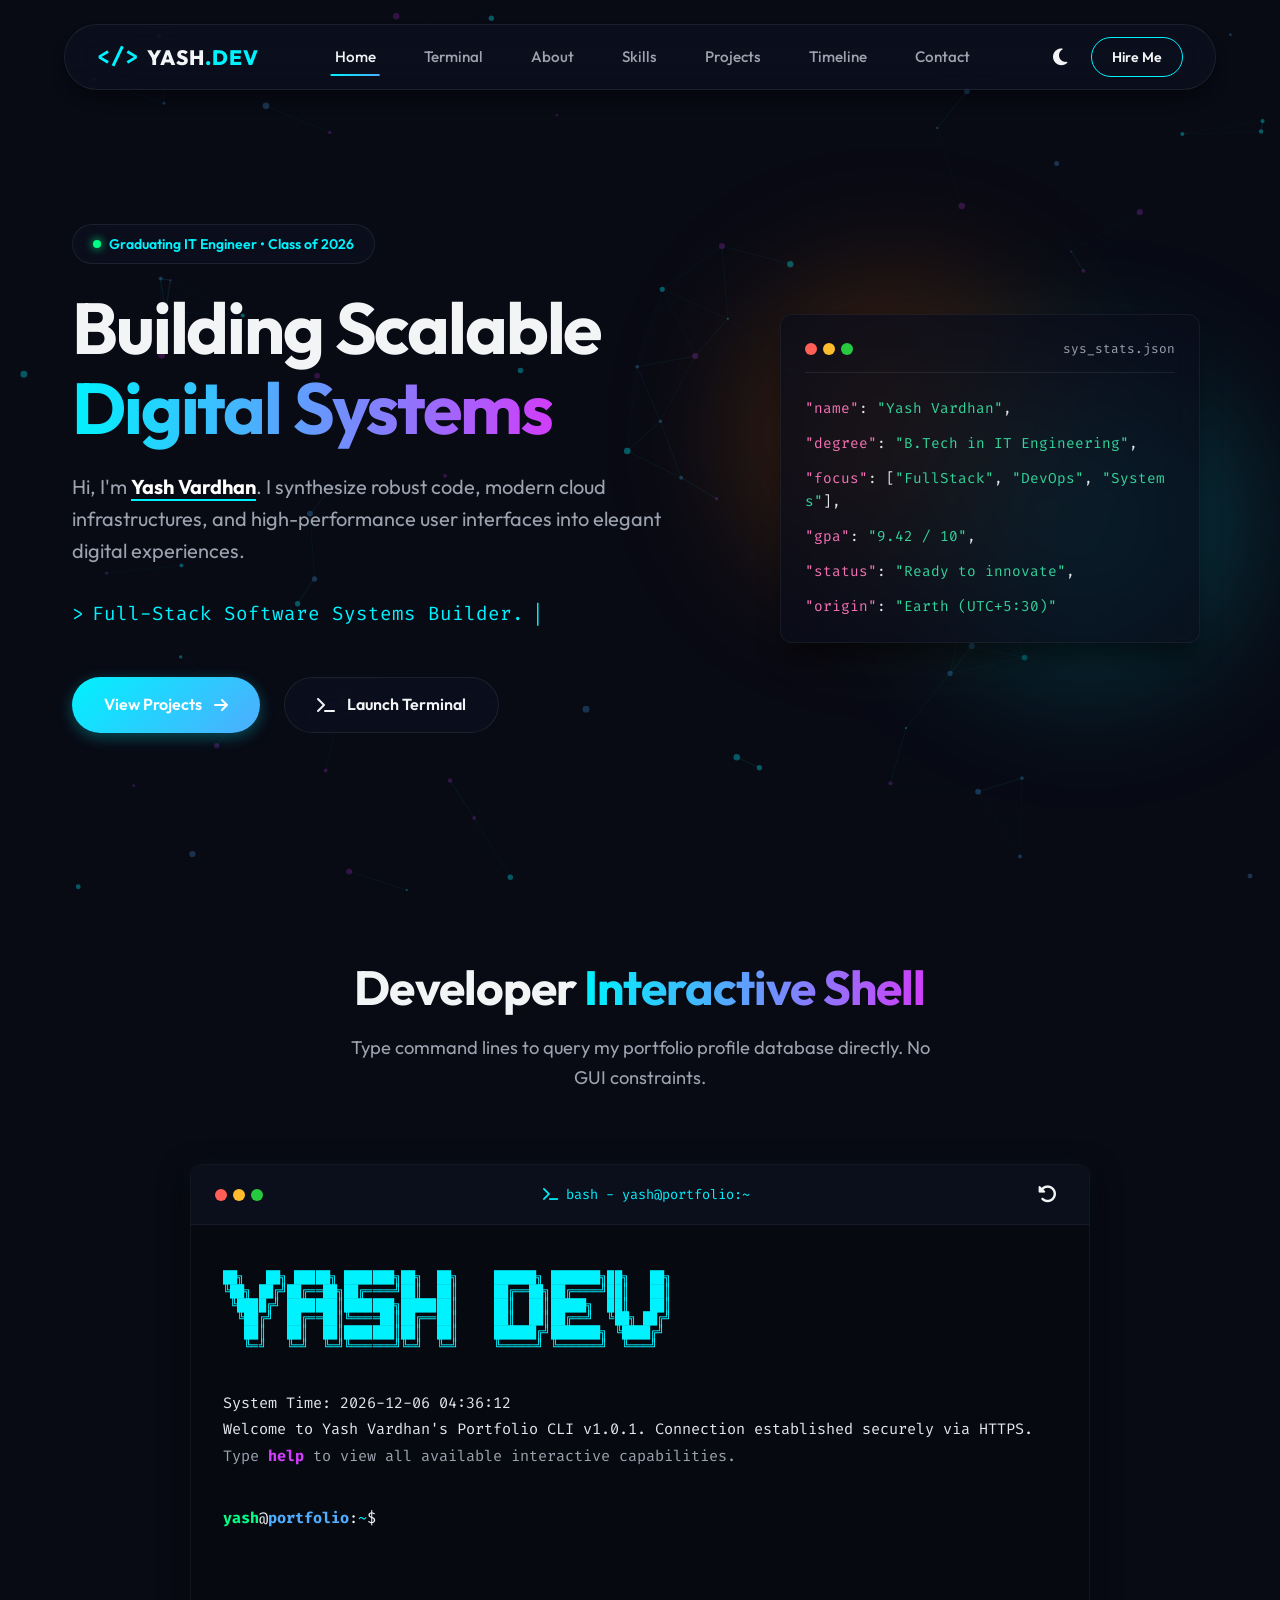
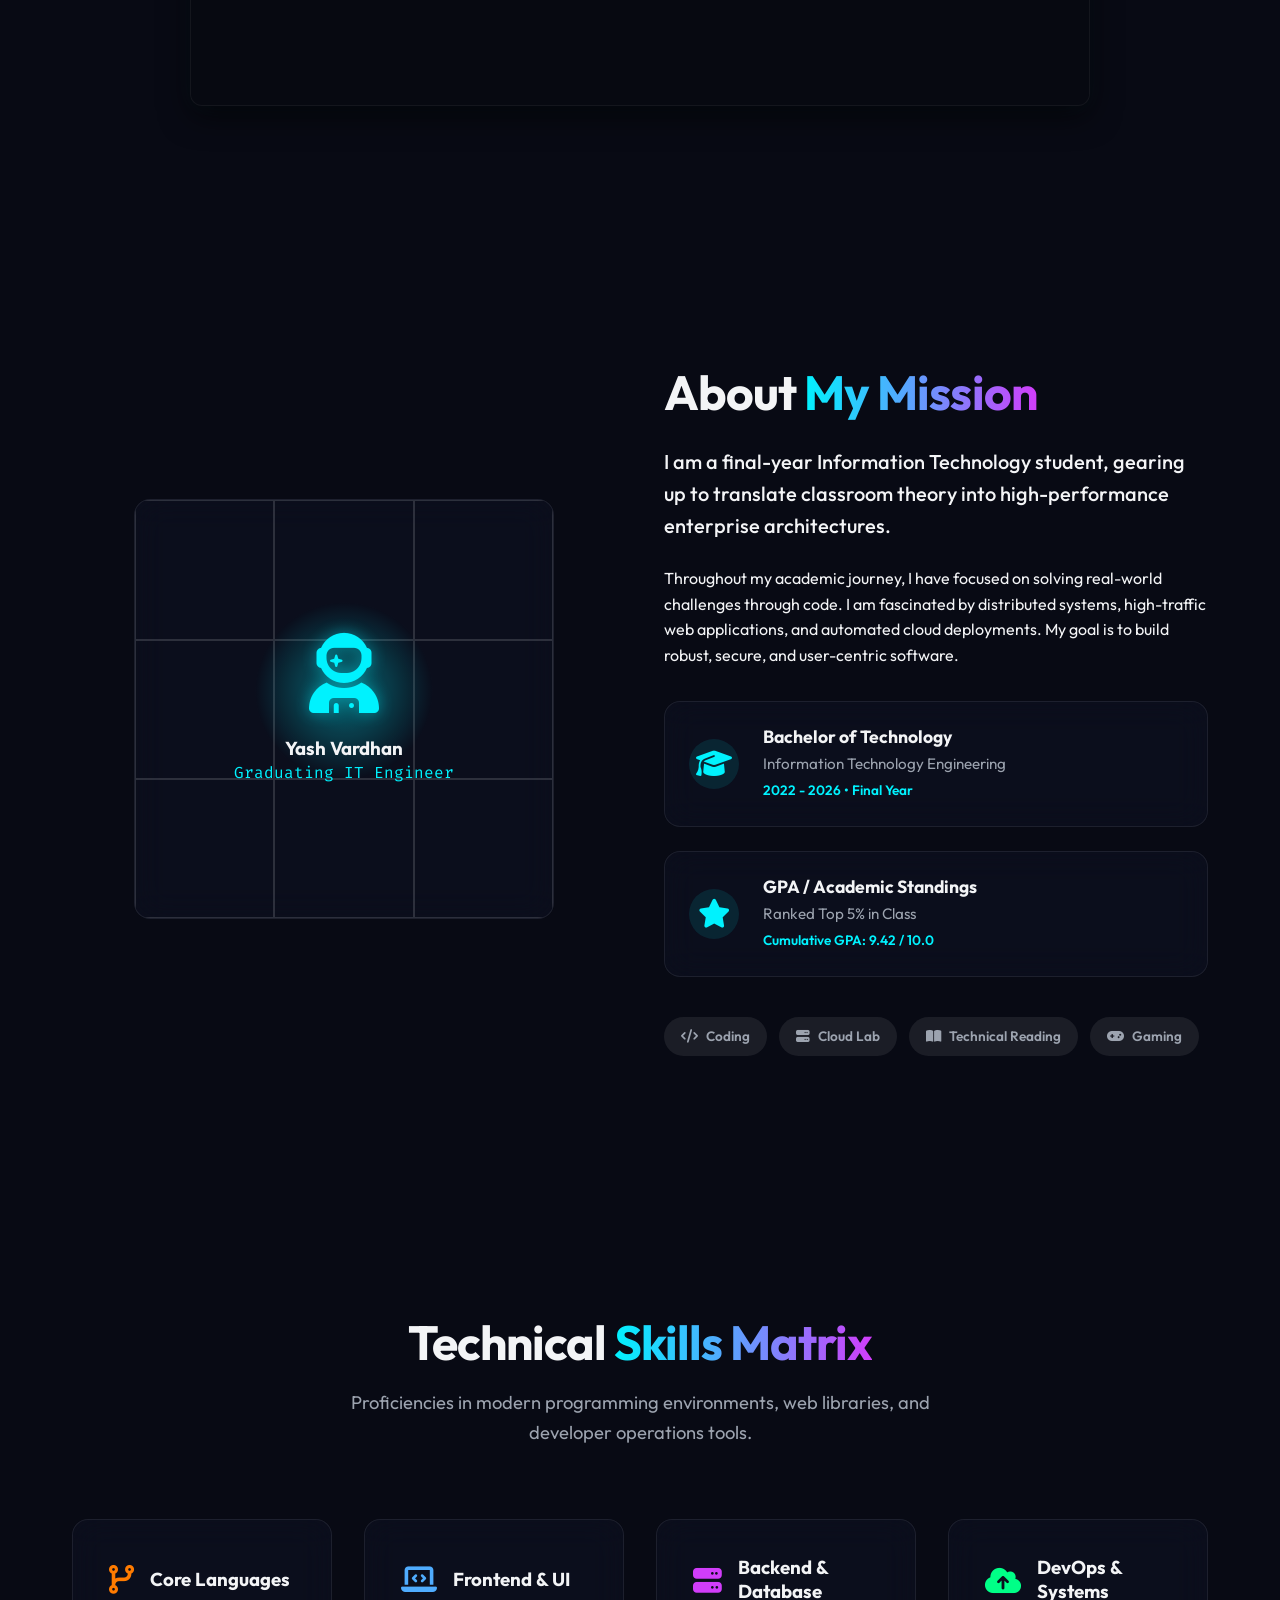
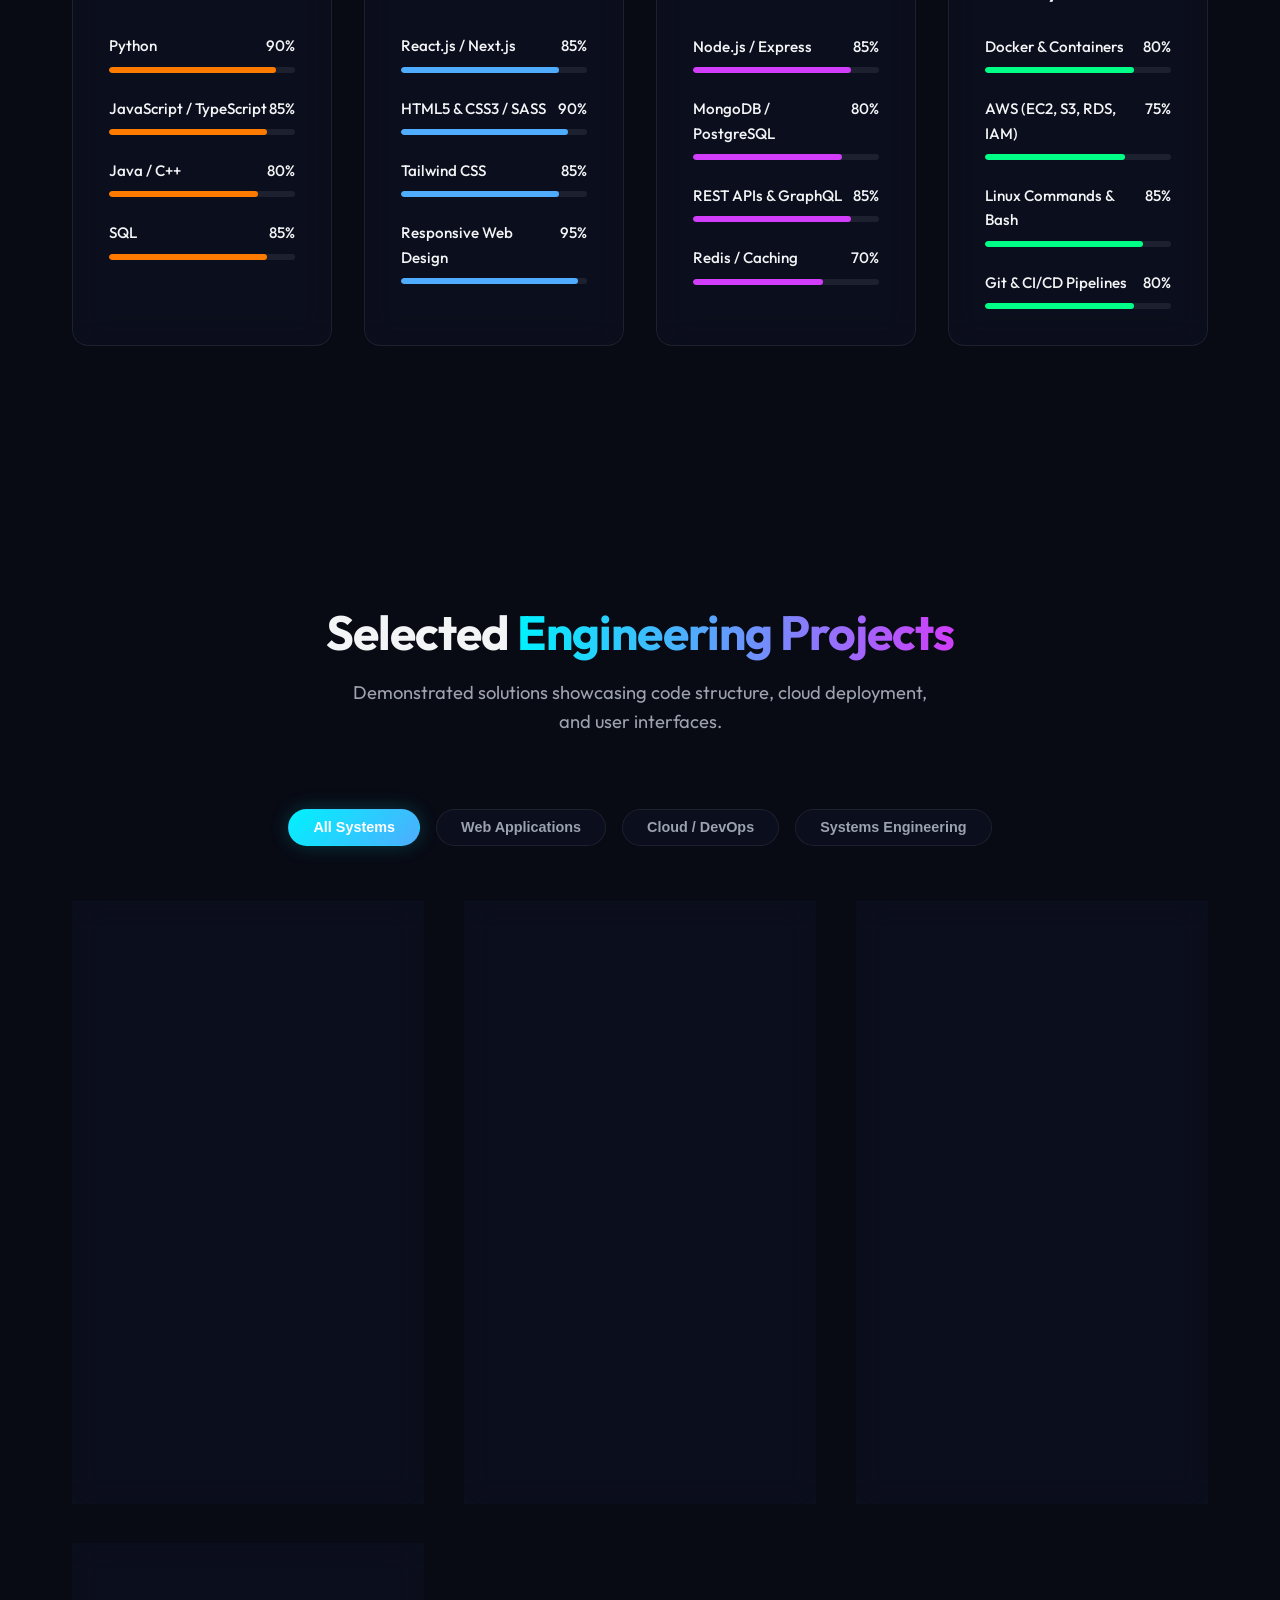
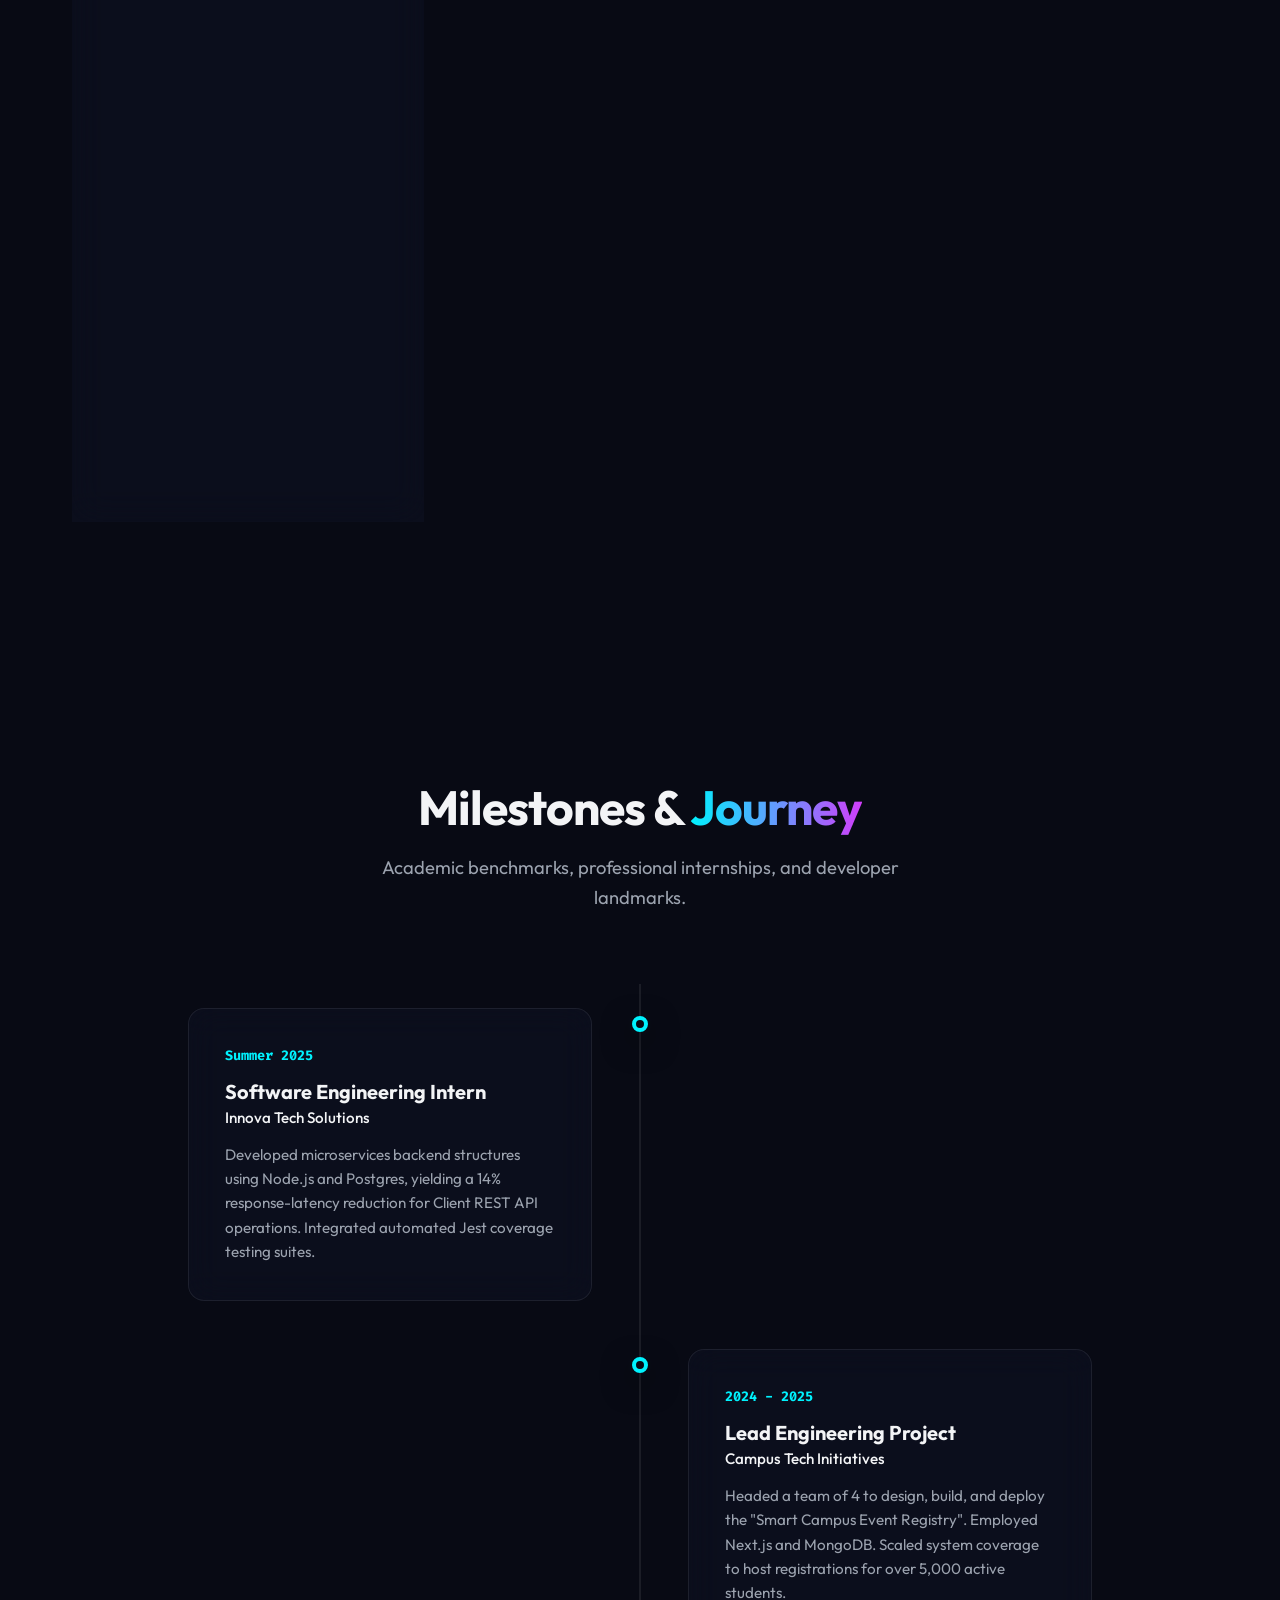
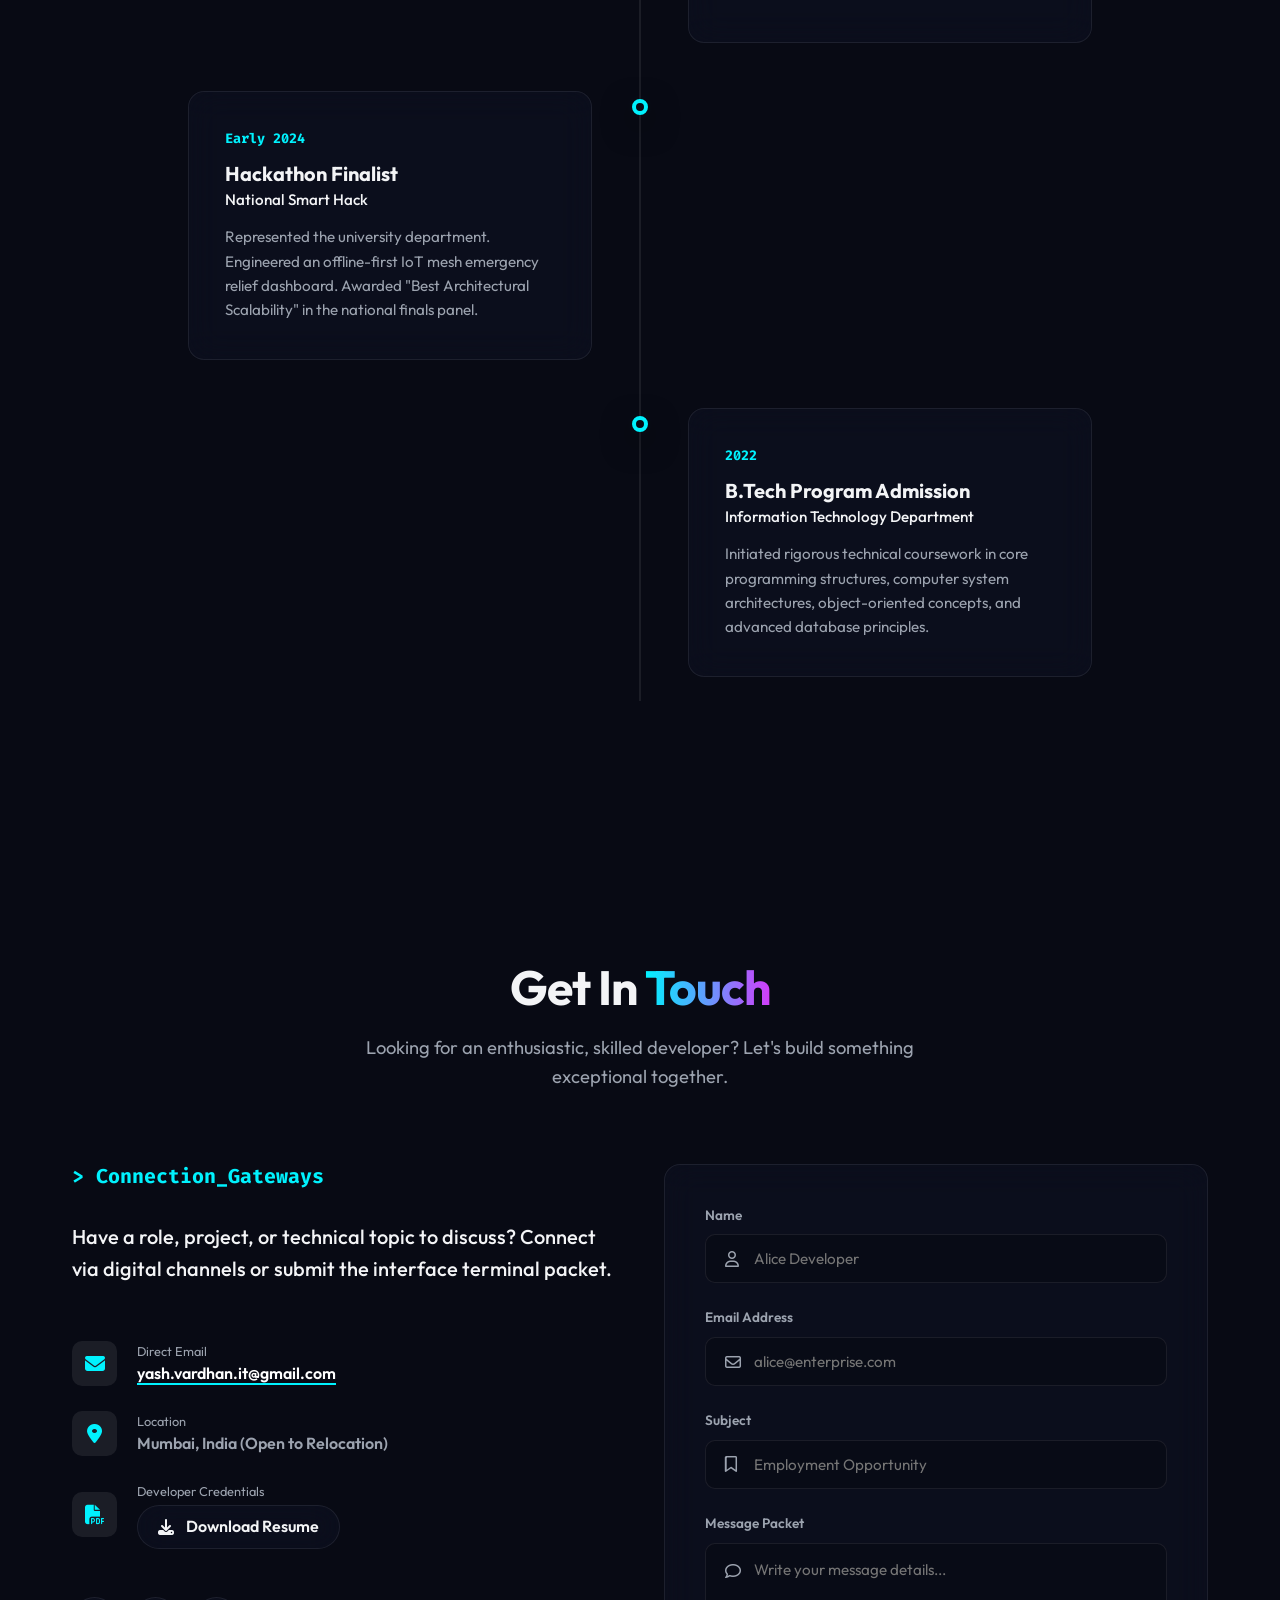
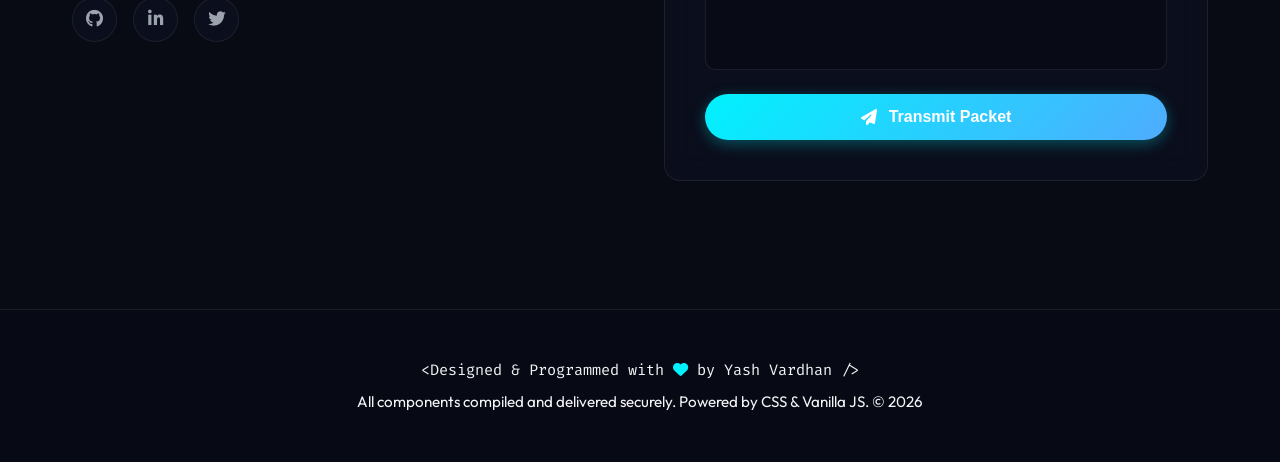
==== index.html @ 9f92d3a7 "Add files via upload" ====
<!DOCTYPE html>
<html lang="en">
<head>
    <meta charset="UTF-8">
    <meta name="viewport" content="width=device-width, initial-scale=1.0">
    <title>Yash Vardhan | Graduating IT Engineer & Full-Stack Developer Portfolio</title>
    
    <!-- SEO Meta Tags -->
    <meta name="description" content="Portfolio of Yash Vardhan, a highly passionate Graduating IT Engineering student specializing in Full-Stack Development, Cloud Computing, and System Architecture. Explore interactive projects, skills matrix, and a live developer terminal.">
    <meta name="keywords" content="IT Engineering Graduate, Portfolio, Full-Stack Developer, Yash Vardhan, Computer Science, Software Engineer, Cloud Computing, Interactive Portfolio, Web Developer">
    <meta name="author" content="Yash Vardhan">
    
    <!-- OpenGraph Meta Tags for sharing -->
    <meta property="og:title" content="Yash Vardhan | Graduating IT Engineer Portfolio">
    <meta property="og:description" content="Explore my portfolio featuring a dynamic developer terminal, interactive skills matrix, and cloud/web engineering projects.">
    <meta property="og:type" content="website">
    <meta property="og:url" content="https://yashvardhan.dev">
    
    <!-- Google Fonts -->
    <link rel="preconnect" href="https://fonts.googleapis.com">
    <link rel="preconnect" href="https://fonts.gstatic.com" crossorigin>
    <link href="https://fonts.googleapis.com/css2?family=Fira+Code:wght@400;500;700&family=Outfit:wght@300;400;500;600;700;800&display=swap" rel="stylesheet">
    
    <!-- FontAwesome for Icons -->
    <link rel="stylesheet" href="https://cdnjs.cloudflare.com/ajax/libs/font-awesome/6.4.0/css/all.min.css">
    
    <!-- Stylesheet -->
    <link rel="stylesheet" href="style.css">
</head>
<body class="dark-theme">
    <!-- Particle Background Canvas -->
    <canvas id="particle-canvas"></canvas>

    <!-- Header Navigation -->
    <header class="main-header glass-panel">
        <div class="header-container">
            <a href="#" class="logo-brand">
                <span class="logo-icon">&lt;/&gt;</span>
                <span class="logo-text">YASH<span class="accent-text">.DEV</span></span>
            </a>
            
            <nav class="nav-menu">
                <ul>
                    <li><a href="#hero" class="nav-link active">Home</a></li>
                    <li><a href="#terminal" class="nav-link">Terminal</a></li>
                    <li><a href="#about" class="nav-link">About</a></li>
                    <li><a href="#skills" class="nav-link">Skills</a></li>
                    <li><a href="#projects" class="nav-link">Projects</a></li>
                    <li><a href="#timeline" class="nav-link">Timeline</a></li>
                    <li><a href="#contact" class="nav-link">Contact</a></li>
                </ul>
            </nav>

            <div class="header-actions">
                <button id="theme-toggle" class="icon-button" aria-label="Toggle visual theme">
                    <i class="fa-solid fa-sun light-icon"></i>
                    <i class="fa-solid fa-moon dark-icon"></i>
                </button>
                <a href="#contact" class="btn btn-sm btn-outline">Hire Me</a>
                <button class="mobile-nav-toggle" aria-label="Toggle menu">
                    <span class="bar"></span>
                    <span class="bar"></span>
                    <span class="bar"></span>
                </button>
            </div>
        </div>
    </header>

    <main>
        <!-- Hero Section -->
        <section id="hero" class="hero-section">
            <div class="grid-container">
                <div class="hero-content">
                    <div class="badge glass-panel animate-float">
                        <span class="dot pulse"></span> Graduating IT Engineer &bull; Class of 2026
                    </div>
                    <h1 class="hero-title">
                        Building Scalable <br>
                        <span class="gradient-text">Digital Systems</span>
                    </h1>
                    <p class="hero-subtitle">
                        Hi, I'm <strong class="highlight">Yash Vardhan</strong>. I synthesize robust code, modern cloud infrastructures, and high-performance user interfaces into elegant digital experiences.
                    </p>
                    <div class="hero-type-writer font-mono">
                        <span class="prompt-symbol">&gt;</span> <span id="typewriter-text"></span><span class="cursor">|</span>
                    </div>
                    <div class="hero-cta-group">
                        <a href="#projects" class="btn btn-primary">
                            <span>View Projects</span>
                            <i class="fa-solid fa-arrow-right"></i>
                        </a>
                        <a href="#terminal" class="btn btn-secondary glass-panel">
                            <i class="fa-solid fa-terminal"></i>
                            <span>Launch Terminal</span>
                        </a>
                    </div>
                </div>
                <div class="hero-graphic">
                    <div class="glowing-orb orange"></div>
                    <div class="glowing-orb blue"></div>
                    <div class="interactive-cube-container">
                        <!-- Custom futuristic 3D code window mockup -->
                        <div class="code-window glass-panel shadow-lg">
                            <div class="window-header">
                                <div class="header-dots">
                                    <span class="dot close"></span>
                                    <span class="dot minimize"></span>
                                    <span class="dot maximize"></span>
                                </div>
                                <span class="window-title font-mono">sys_stats.json</span>
                            </div>
                            <div class="window-body font-mono">
                                <span class="code-line num-1"><span class="c-key">"name"</span>: <span class="c-val">"Yash Vardhan"</span>,</span>
                                <span class="code-line num-2"><span class="c-key">"degree"</span>: <span class="c-val">"B.Tech in IT Engineering"</span>,</span>
                                <span class="code-line num-3"><span class="c-key">"focus"</span>: [<span class="c-val">"FullStack"</span>, <span class="c-val">"DevOps"</span>, <span class="c-val">"Systems"</span>],</span>
                                <span class="code-line num-4"><span class="c-key">"gpa"</span>: <span class="c-val">"9.42 / 10"</span>,</span>
                                <span class="code-line num-5"><span class="c-key">"status"</span>: <span class="c-val">"Ready to innovate"</span>,</span>
                                <span class="code-line num-6"><span class="c-key">"origin"</span>: <span class="c-val">"Earth (UTC+5:30)"</span></span>
                            </div>
                        </div>
                    </div>
                </div>
            </div>
        </section>

        <!-- Interactive Terminal Section -->
        <section id="terminal" class="section-padding terminal-section">
            <div class="container">
                <div class="section-header text-center">
                    <h2 class="section-title">Developer <span class="gradient-text">Interactive Shell</span></h2>
                    <p class="section-subtitle">Type command lines to query my portfolio profile database directly. No GUI constraints.</p>
                </div>

                <div class="terminal-wrapper glass-panel shadow-2xl animate-glow">
                    <div class="terminal-header">
                        <div class="header-dots">
                            <span class="dot close"></span>
                            <span class="dot minimize"></span>
                            <span class="dot maximize"></span>
                        </div>
                        <div class="terminal-tab font-mono active">
                            <i class="fa-solid fa-terminal"></i> bash - yash@portfolio:~
                        </div>
                        <div class="terminal-actions">
                            <button id="terminal-reset" title="Reset Terminal" class="icon-button"><i class="fa-solid fa-rotate-left"></i></button>
                        </div>
                    </div>
                    <div class="terminal-body font-mono" id="terminal-output-container">
                        <div class="terminal-welcome">
                            <p class="welcome-banner">
██╗   ██╗ █████╗ ███████╗██╗  ██╗     ██████╗ ███████╗██╗   ██╗
╚██╗ ██╔╝██╔══██╗██╔════╝██║  ██║     ██╔══██╗██╔════╝██║   ██║
 ╚████╔╝ ███████║███████╗███████║     ██║  ██║█████╗  ██║   ██║
  ╚██╔╝  ██╔══██║╚════██║██╔══██║     ██║  ██║██╔══╝  ╚██╗ ██╔╝
   ██║   ██║  ██║███████║██║  ██║     ██████╔╝███████╗ ╚████╔╝ 
   ╚═╝   ╚═╝  ╚═╝╚══════╝╚═╝  ╚═╝     ╚═════╝ ╚══════╝  ╚═══╝  
                            </p>
                            <p class="system-time">System Time: <span id="terminal-time">2026-05-28 15:36:06</span></p>
                            <p class="welcome-message">Welcome to Yash Vardhan's Portfolio CLI v1.0.1. Connection established securely via HTTPS.</p>
                            <p class="hint-message">Type <span class="cmd-highlight">help</span> to view all available interactive capabilities.</p>
                            <br>
                        </div>
                        
                        <div id="terminal-history"></div>
                        
                        <div class="terminal-input-line">
                            <span class="prompt"><span class="user">yash</span><span class="at">@</span><span class="host">portfolio</span><span class="colon">:</span><span class="path">~</span><span class="char">$</span></span>
                            <input type="text" id="terminal-input" autocomplete="off" autofocus spellcheck="false" aria-label="Terminal input line">
                        </div>
                    </div>
                </div>
            </div>
        </section>

        <!-- About Me Section -->
        <section id="about" class="section-padding about-section">
            <div class="container">
                <div class="grid-container col-2">
                    <div class="about-visual">
                        <div class="image-wrapper glass-panel">
                            <!-- High-tech abstract grid representing coding -->
                            <div class="tech-grid-illustration">
                                <div class="grid-cell animate-pulse"></div>
                                <div class="grid-cell"></div>
                                <div class="grid-cell animate-pulse"></div>
                                <div class="grid-cell"></div>
                                <div class="grid-cell"></div>
                                <div class="grid-cell animate-pulse"></div>
                                <div class="grid-cell"></div>
                                <div class="grid-cell"></div>
                                <div class="grid-cell animate-pulse"></div>
                            </div>
                            <!-- A placeholder profile visual styling -->
                            <div class="avatar-card text-center">
                                <div class="avatar-glow"></div>
                                <i class="fa-solid fa-user-astronaut avatar-icon"></i>
                                <h3>Yash Vardhan</h3>
                                <p class="accent-text font-mono">Graduating IT Engineer</p>
                            </div>
                        </div>
                    </div>
                    
                    <div class="about-details">
                        <h2 class="section-title">About <span class="gradient-text">My Mission</span></h2>
                        <p class="lead-text">
                            I am a final-year Information Technology student, gearing up to translate classroom theory into high-performance enterprise architectures.
                        </p>
                        <p>
                            Throughout my academic journey, I have focused on solving real-world challenges through code. I am fascinated by distributed systems, high-traffic web applications, and automated cloud deployments. My goal is to build robust, secure, and user-centric software.
                        </p>

                        <!-- Academic Credentials Grid -->
                        <div class="education-grid">
                            <div class="edu-card glass-panel">
                                <div class="edu-icon"><i class="fa-solid fa-graduation-cap"></i></div>
                                <div class="edu-info">
                                    <h4>Bachelor of Technology</h4>
                                    <p class="institution">Information Technology Engineering</p>
                                    <p class="timeline">2022 - 2026 &bull; Final Year</p>
                                </div>
                            </div>
                            <div class="edu-card glass-panel">
                                <div class="edu-icon"><i class="fa-solid fa-star"></i></div>
                                <div class="edu-info">
                                    <h4>GPA / Academic Standings</h4>
                                    <p class="institution">Ranked Top 5% in Class</p>
                                    <p class="score">Cumulative GPA: 9.42 / 10.0</p>
                                </div>
                            </div>
                        </div>

                        <div class="hobbies-tags">
                            <span class="hobby-tag"><i class="fa-solid fa-code"></i> Coding</span>
                            <span class="hobby-tag"><i class="fa-solid fa-server"></i> Cloud Lab</span>
                            <span class="hobby-tag"><i class="fa-solid fa-book-open"></i> Technical Reading</span>
                            <span class="hobby-tag"><i class="fa-solid fa-gamepad"></i> Gaming</span>
                        </div>
                    </div>
                </div>
            </div>
        </section>

        <!-- Skills Matrix Section -->
        <section id="skills" class="section-padding skills-section">
            <div class="container">
                <div class="section-header text-center">
                    <h2 class="section-title">Technical <span class="gradient-text">Skills Matrix</span></h2>
                    <p class="section-subtitle">Proficiencies in modern programming environments, web libraries, and developer operations tools.</p>
                </div>

                <div class="skills-grid-wrapper">
                    <!-- Category 1: Languages -->
                    <div class="skills-card glass-panel card-glow-orange">
                        <div class="card-header">
                            <div class="card-icon"><i class="fa-solid fa-code-branch text-orange"></i></div>
                            <h3>Core Languages</h3>
                        </div>
                        <div class="skills-list">
                            <div class="skill-item">
                                <div class="skill-info">
                                    <span>Python</span>
                                    <span>90%</span>
                                </div>
                                <div class="progress-bar"><div class="progress bg-orange" style="width: 90%"></div></div>
                            </div>
                            <div class="skill-item">
                                <div class="skill-info">
                                    <span>JavaScript / TypeScript</span>
                                    <span>85%</span>
                                </div>
                                <div class="progress-bar"><div class="progress bg-orange" style="width: 85%"></div></div>
                            </div>
                            <div class="skill-item">
                                <div class="skill-info">
                                    <span>Java / C++</span>
                                    <span>80%</span>
                                </div>
                                <div class="progress-bar"><div class="progress bg-orange" style="width: 80%"></div></div>
                            </div>
                            <div class="skill-item">
                                <div class="skill-info">
                                    <span>SQL</span>
                                    <span>85%</span>
                                </div>
                                <div class="progress-bar"><div class="progress bg-orange" style="width: 85%"></div></div>
                            </div>
                        </div>
                    </div>

                    <!-- Category 2: Frontend -->
                    <div class="skills-card glass-panel card-glow-blue">
                        <div class="card-header">
                            <div class="card-icon"><i class="fa-solid fa-laptop-code text-blue"></i></div>
                            <h3>Frontend & UI</h3>
                        </div>
                        <div class="skills-list">
                            <div class="skill-item">
                                <div class="skill-info">
                                    <span>React.js / Next.js</span>
                                    <span>85%</span>
                                </div>
                                <div class="progress-bar"><div class="progress bg-blue" style="width: 85%"></div></div>
                            </div>
                            <div class="skill-item">
                                <div class="skill-info">
                                    <span>HTML5 & CSS3 / SASS</span>
                                    <span>90%</span>
                                </div>
                                <div class="progress-bar"><div class="progress bg-blue" style="width: 90%"></div></div>
                            </div>
                            <div class="skill-item">
                                <div class="skill-info">
                                    <span>Tailwind CSS</span>
                                    <span>85%</span>
                                </div>
                                <div class="progress-bar"><div class="progress bg-blue" style="width: 85%"></div></div>
                            </div>
                            <div class="skill-item">
                                <div class="skill-info">
                                    <span>Responsive Web Design</span>
                                    <span>95%</span>
                                </div>
                                <div class="progress-bar"><div class="progress bg-blue" style="width: 95%"></div></div>
                            </div>
                        </div>
                    </div>

                    <!-- Category 3: Backend & Data -->
                    <div class="skills-card glass-panel card-glow-purple">
                        <div class="card-header">
                            <div class="card-icon"><i class="fa-solid fa-server text-purple"></i></div>
                            <h3>Backend & Database</h3>
                        </div>
                        <div class="skills-list">
                            <div class="skill-item">
                                <div class="skill-info">
                                    <span>Node.js / Express</span>
                                    <span>85%</span>
                                </div>
                                <div class="progress-bar"><div class="progress bg-purple" style="width: 85%"></div></div>
                            </div>
                            <div class="skill-item">
                                <div class="skill-info">
                                    <span>MongoDB / PostgreSQL</span>
                                    <span>80%</span>
                                </div>
                                <div class="progress-bar"><div class="progress bg-purple" style="width: 80%"></div></div>
                            </div>
                            <div class="skill-item">
                                <div class="skill-info">
                                    <span>REST APIs & GraphQL</span>
                                    <span>85%</span>
                                </div>
                                <div class="progress-bar"><div class="progress bg-purple" style="width: 85%"></div></div>
                            </div>
                            <div class="skill-item">
                                <div class="skill-info">
                                    <span>Redis / Caching</span>
                                    <span>70%</span>
                                </div>
                                <div class="progress-bar"><div class="progress bg-purple" style="width: 70%"></div></div>
                            </div>
                        </div>
                    </div>

                    <!-- Category 4: Cloud & Tools -->
                    <div class="skills-card glass-panel card-glow-green">
                        <div class="card-header">
                            <div class="card-icon"><i class="fa-solid fa-cloud-arrow-up text-green"></i></div>
                            <h3>DevOps & Systems</h3>
                        </div>
                        <div class="skills-list">
                            <div class="skill-item">
                                <div class="skill-info">
                                    <span>Docker & Containers</span>
                                    <span>80%</span>
                                </div>
                                <div class="progress-bar"><div class="progress bg-green" style="width: 80%"></div></div>
                            </div>
                            <div class="skill-item">
                                <div class="skill-info">
                                    <span>AWS (EC2, S3, RDS, IAM)</span>
                                    <span>75%</span>
                                </div>
                                <div class="progress-bar"><div class="progress bg-green" style="width: 75%"></div></div>
                            </div>
                            <div class="skill-item">
                                <div class="skill-info">
                                    <span>Linux Commands & Bash</span>
                                    <span>85%</span>
                                </div>
                                <div class="progress-bar"><div class="progress bg-green" style="width: 85%"></div></div>
                            </div>
                            <div class="skill-item">
                                <div class="skill-info">
                                    <span>Git & CI/CD Pipelines</span>
                                    <span>80%</span>
                                </div>
                                <div class="progress-bar"><div class="progress bg-green" style="width: 80%"></div></div>
                            </div>
                        </div>
                    </div>
                </div>
            </div>
        </section>

        <!-- Projects Section -->
        <section id="projects" class="section-padding projects-section">
            <div class="container">
                <div class="section-header text-center">
                    <h2 class="section-title">Selected <span class="gradient-text">Engineering Projects</span></h2>
                    <p class="section-subtitle">Demonstrated solutions showcasing code structure, cloud deployment, and user interfaces.</p>
                </div>

                <!-- Filters -->
                <div class="project-filters text-center">
                    <button class="filter-btn active" data-filter="all">All Systems</button>
                    <button class="filter-btn" data-filter="web">Web Applications</button>
                    <button class="filter-btn" data-filter="cloud">Cloud / DevOps</button>
                    <button class="filter-btn" data-filter="systems">Systems Engineering</button>
                </div>

                <!-- Projects Grid -->
                <div class="projects-grid">
                    <!-- Project 1 -->
                    <div class="project-card glass-panel filter-item cloud" data-category="cloud">
                        <div class="card-img-placeholder">
                            <div class="placeholder-graphic bg-cloud">
                                <i class="fa-solid fa-cloud-arrow-up graphic-icon"></i>
                                <span class="glow-effect"></span>
                            </div>
                        </div>
                        <div class="project-content">
                            <div class="project-tags">
                                <span class="tag">AWS</span>
                                <span class="tag">Docker</span>
                                <span class="tag">Terraform</span>
                            </div>
                            <h3>Cloud-Native Devops Pipeline</h3>
                            <p>An automated multi-container CI/CD infrastructure leveraging Docker, Github Actions, Terraform, and Amazon Web Services ECS to handle automatic load-balanced code deployments.</p>
                            <div class="project-links">
                                <a href="https://github.com" target="_blank" rel="noopener" class="link-btn"><i class="fa-brands fa-github"></i> Source</a>
                                <a href="#" class="link-btn"><i class="fa-solid fa-square-poll-vertical"></i> Architecture</a>
                            </div>
                        </div>
                    </div>

                    <!-- Project 2 -->
                    <div class="project-card glass-panel filter-item systems" data-category="systems">
                        <div class="card-img-placeholder">
                            <div class="placeholder-graphic bg-systems">
                                <i class="fa-solid fa-microchip graphic-icon"></i>
                                <span class="glow-effect"></span>
                            </div>
                        </div>
                        <div class="project-content">
                            <div class="project-tags">
                                <span class="tag">Python</span>
                                <span class="tag">Elastic</span>
                                <span class="tag">FastAPI</span>
                            </div>
                            <h3>Intelligent Log Stream Analyzer</h3>
                            <p>High-throughput log analysis engine using automated regular expression structures and TF-IDF models to parse, catalog, and detect security vulnerabilities or runtime errors in real-time server output stream pipelines.</p>
                            <div class="project-links">
                                <a href="https://github.com" target="_blank" rel="noopener" class="link-btn"><i class="fa-brands fa-github"></i> Source</a>
                                <a href="#" class="link-btn"><i class="fa-solid fa-circle-play"></i> Terminal Demo</a>
                            </div>
                        </div>
                    </div>

                    <!-- Project 3 -->
                    <div class="project-card glass-panel filter-item web" data-category="web">
                        <div class="card-img-placeholder">
                            <div class="placeholder-graphic bg-web">
                                <i class="fa-solid fa-code graphic-icon"></i>
                                <span class="glow-effect"></span>
                            </div>
                        </div>
                        <div class="project-content">
                            <div class="project-tags">
                                <span class="tag">React.js</span>
                                <span class="tag">Socket.io</span>
                                <span class="tag">Node.js</span>
                            </div>
                            <h3>Co-Code: Collaborative Editor</h3>
                            <p>A Web-based real-time synchronized code workspace. Offers interactive syntax highlighting, a customizable compiler execution simulator, and WebSocket synchronization allowing developers to code in lockstep.</p>
                            <div class="project-links">
                                <a href="https://github.com" target="_blank" rel="noopener" class="link-btn"><i class="fa-brands fa-github"></i> Source</a>
                                <a href="#" class="link-btn"><i class="fa-solid fa-up-right-from-square"></i> Live App</a>
                            </div>
                        </div>
                    </div>

                    <!-- Project 4 -->
                    <div class="project-card glass-panel filter-item systems" data-category="systems">
                        <div class="card-img-placeholder">
                            <div class="placeholder-graphic bg-db">
                                <i class="fa-solid fa-database graphic-icon"></i>
                                <span class="glow-effect"></span>
                            </div>
                        </div>
                        <div class="project-content">
                            <div class="project-tags">
                                <span class="tag">C++</span>
                                <span class="tag">Raft Protocol</span>
                                <span class="tag">gRPC</span>
                            </div>
                            <h3>Distributed Key-Value Engine</h3>
                            <p>A highly resilient storage repository implemented in modern C++. Leverages custom Raft consensus mechanism loops to synchronize database transactions over distributed VM instances.</p>
                            <div class="project-links">
                                <a href="https://github.com" target="_blank" rel="noopener" class="link-btn"><i class="fa-brands fa-github"></i> Source</a>
                                <a href="#" class="link-btn"><i class="fa-solid fa-gears"></i> Engine Info</a>
                            </div>
                        </div>
                    </div>
                </div>
            </div>
        </section>

        <!-- Experience & Achievements Timeline -->
        <section id="timeline" class="section-padding timeline-section">
            <div class="container">
                <div class="section-header text-center">
                    <h2 class="section-title">Milestones &amp; <span class="gradient-text">Journey</span></h2>
                    <p class="section-subtitle">Academic benchmarks, professional internships, and developer landmarks.</p>
                </div>

                <div class="timeline-container">
                    <!-- Milestone 1 -->
                    <div class="timeline-item left">
                        <div class="timeline-dot animate-glow"></div>
                        <div class="timeline-content glass-panel">
                            <span class="timeline-date font-mono">Summer 2025</span>
                            <h3>Software Engineering Intern</h3>
                            <h4 class="company">Innova Tech Solutions</h4>
                            <p>Developed microservices backend structures using Node.js and Postgres, yielding a 14% response-latency reduction for Client REST API operations. Integrated automated Jest coverage testing suites.</p>
                        </div>
                    </div>

                    <!-- Milestone 2 -->
                    <div class="timeline-item right">
                        <div class="timeline-dot animate-glow"></div>
                        <div class="timeline-content glass-panel">
                            <span class="timeline-date font-mono">2024 - 2025</span>
                            <h3>Lead Engineering Project</h3>
                            <h4 class="company">Campus Tech Initiatives</h4>
                            <p>Headed a team of 4 to design, build, and deploy the "Smart Campus Event Registry". Employed Next.js and MongoDB. Scaled system coverage to host registrations for over 5,000 active students.</p>
                        </div>
                    </div>

                    <!-- Milestone 3 -->
                    <div class="timeline-item left">
                        <div class="timeline-dot animate-glow"></div>
                        <div class="timeline-content glass-panel">
                            <span class="timeline-date font-mono">Early 2024</span>
                            <h3>Hackathon Finalist</h3>
                            <h4 class="company">National Smart Hack</h4>
                            <p>Represented the university department. Engineered an offline-first IoT mesh emergency relief dashboard. Awarded "Best Architectural Scalability" in the national finals panel.</p>
                        </div>
                    </div>

                    <!-- Milestone 4 -->
                    <div class="timeline-item right">
                        <div class="timeline-dot animate-glow"></div>
                        <div class="timeline-content glass-panel">
                            <span class="timeline-date font-mono">2022</span>
                            <h3>B.Tech Program Admission</h3>
                            <h4 class="company">Information Technology Department</h4>
                            <p>Initiated rigorous technical coursework in core programming structures, computer system architectures, object-oriented concepts, and advanced database principles.</p>
                        </div>
                    </div>
                </div>
            </div>
        </section>

        <!-- Contact Section -->
        <section id="contact" class="section-padding contact-section">
            <div class="container">
                <div class="section-header text-center">
                    <h2 class="section-title">Get In <span class="gradient-text">Touch</span></h2>
                    <p class="section-subtitle">Looking for an enthusiastic, skilled developer? Let's build something exceptional together.</p>
                </div>

                <div class="grid-container col-2 align-start">
                    <div class="contact-info">
                        <h3 class="font-mono">&gt; Connection_Gateways</h3>
                        <p class="lead-text">Have a role, project, or technical topic to discuss? Connect via digital channels or submit the interface terminal packet.</p>
                        
                        <ul class="contact-methods">
                            <li>
                                <div class="method-icon"><i class="fa-solid fa-envelope"></i></div>
                                <div class="method-detail">
                                    <span>Direct Email</span>
                                    <a href="mailto:yash.vardhan.it@gmail.com" class="highlight">yash.vardhan.it@gmail.com</a>
                                </div>
                            </li>
                            <li>
                                <div class="method-icon"><i class="fa-solid fa-location-dot"></i></div>
                                <div class="method-detail">
                                    <span>Location</span>
                                    <span>Mumbai, India (Open to Relocation)</span>
                                </div>
                            </li>
                            <li>
                                <div class="method-icon"><i class="fa-solid fa-file-pdf"></i></div>
                                <div class="method-detail">
                                    <span>Developer Credentials</span>
                                    <a href="#" class="btn btn-sm btn-secondary glass-panel flex-inline"><i class="fa-solid fa-download"></i> Download Resume</a>
                                </div>
                            </li>
                        </ul>

                        <div class="social-links">
                            <a href="https://github.com" target="_blank" rel="noopener" aria-label="GitHub"><i class="fa-brands fa-github"></i></a>
                            <a href="https://linkedin.com" target="_blank" rel="noopener" aria-label="LinkedIn"><i class="fa-brands fa-linkedin-in"></i></a>
                            <a href="https://twitter.com" target="_blank" rel="noopener" aria-label="Twitter"><i class="fa-brands fa-twitter"></i></a>
                        </div>
                    </div>

                    <div class="contact-form-wrapper glass-panel">
                        <form id="contact-form">
                            <div class="form-group">
                                <label for="form-name">Name</label>
                                <div class="input-wrapper">
                                    <i class="fa-regular fa-user form-icon"></i>
                                    <input type="text" id="form-name" required placeholder="Alice Developer">
                                </div>
                            </div>
                            
                            <div class="form-group">
                                <label for="form-email">Email Address</label>
                                <div class="input-wrapper">
                                    <i class="fa-regular fa-envelope form-icon"></i>
                                    <input type="email" id="form-email" required placeholder="alice@enterprise.com">
                                </div>
                            </div>
                            
                            <div class="form-group">
                                <label for="form-subject">Subject</label>
                                <div class="input-wrapper">
                                    <i class="fa-regular fa-bookmark form-icon"></i>
                                    <input type="text" id="form-subject" required placeholder="Employment Opportunity">
                                </div>
                            </div>

                            <div class="form-group">
                                <label for="form-message">Message Packet</label>
                                <div class="input-wrapper">
                                    <i class="fa-regular fa-comment form-icon text-top"></i>
                                    <textarea id="form-message" rows="5" required placeholder="Write your message details..."></textarea>
                                </div>
                            </div>

                            <button type="submit" class="btn btn-primary btn-full">
                                <i class="fa-solid fa-paper-plane"></i>
                                <span>Transmit Packet</span>
                            </button>
                        </form>
                        <div id="form-feedback" class="form-feedback hidden"></div>
                    </div>
                </div>
            </div>
        </section>
    </main>

    <!-- Footer -->
    <footer class="main-footer">
        <div class="container text-center">
            <p class="font-mono">&lt;Designed &amp; Programmed with <i class="fa-solid fa-heart animate-pulse accent-text"></i> by Yash Vardhan /&gt;</p>
            <p class="copyright-sub">All components compiled and delivered securely. Powered by CSS &amp; Vanilla JS. &copy; 2026</p>
        </div>
    </footer>

    <!-- App Logic JS -->
    <script src="app.js"></script>
</body>
</html>
---- style.css ----
/* ----------------------------------------------------
   IT Engineering Portfolio Stylesheet
   Designed & Coded by Yash Vardhan
   ---------------------------------------------------- */

/* --- Core Theme Variables --- */
:root {
    /* Themes */
    --bg-primary: #080a14;
    --bg-secondary: #0f1224;
    --bg-terminal: #070911;
    --text-primary: #f3f4f6;
    --text-secondary: #9ca3af;
    --border-color: rgba(255, 255, 255, 0.08);
    --border-hover: rgba(255, 255, 255, 0.2);
    
    /* Primary Colors */
    --accent-cyan: #00f2fe;
    --accent-blue: #4facfe;
    --accent-purple: #d13dfa;
    --accent-orange: #ff7b00;
    --accent-green: #00ff87;
    
    /* Gradient Sets */
    --grad-primary: linear-gradient(135deg, var(--accent-cyan) 0%, var(--accent-blue) 100%);
    --grad-accent: linear-gradient(135deg, var(--accent-purple) 0%, var(--accent-blue) 100%);
    --grad-text: linear-gradient(90deg, #00f2fe 0%, #4facfe 40%, #d13dfa 100%);
    
    /* Utilities */
    --glass-bg: rgba(15, 18, 36, 0.5);
    --glass-blur: 16px;
    --shadow-sm: 0 4px 6px -1px rgba(0, 0, 0, 0.3);
    --shadow-md: 0 10px 15px -3px rgba(0, 0, 0, 0.4);
    --shadow-lg: 0 20px 25px -5px rgba(0, 0, 0, 0.5);
    --shadow-neon-cyan: 0 0 20px rgba(0, 242, 254, 0.2);
    --transition-smooth: all 0.3s cubic-bezier(0.4, 0, 0.2, 1);
    --transition-elastic: all 0.5s cubic-bezier(0.68, -0.6, 0.32, 1.6);
}

/* --- Light Theme Variables --- */
body.light-theme {
    --bg-primary: #f3f4f6;
    --bg-secondary: #ffffff;
    --bg-terminal: #0d1117; /* Keep terminal dark and technical even in light mode */
    --text-primary: #1f2937;
    --text-secondary: #4b5563;
    --border-color: rgba(0, 0, 0, 0.08);
    --border-hover: rgba(0, 0, 0, 0.2);
    
    /* Glass overrides */
    --glass-bg: rgba(255, 255, 255, 0.7);
    --shadow-sm: 0 4px 6px -1px rgba(0, 0, 0, 0.05);
    --shadow-md: 0 10px 15px -3px rgba(0, 0, 0, 0.1);
    --shadow-lg: 0 20px 25px -5px rgba(0, 0, 0, 0.1);
    --shadow-neon-cyan: 0 0 20px rgba(79, 172, 254, 0.15);
}

/* --- Base & Reset Rules --- */
* {
    margin: 0;
    padding: 0;
    box-sizing: border-box;
}

html {
    scroll-behavior: smooth;
    font-size: 16px;
}

body {
    font-family: 'Outfit', sans-serif;
    background-color: var(--bg-primary);
    color: var(--text-primary);
    overflow-x: hidden;
    line-height: 1.6;
    transition: background-color 0.4s, color 0.4s;
    position: relative;
}

/* --- Canvas Particle Background --- */
#particle-canvas {
    position: fixed;
    top: 0;
    left: 0;
    width: 100vw;
    height: 100vh;
    z-index: -1;
    pointer-events: none;
    opacity: 0.85;
}

/* --- Typography --- */
h1, h2, h3, h4, h5, h6 {
    font-weight: 700;
    line-height: 1.25;
    color: var(--text-primary);
}

a {
    color: inherit;
    text-decoration: none;
    transition: var(--transition-smooth);
}

.font-mono {
    font-family: 'Fira Code', 'Courier New', monospace;
}

/* --- Layout Utility Containers --- */
.container {
    width: 100%;
    max-width: 1200px;
    margin: 0 auto;
    padding: 0 2rem;
}

.grid-container {
    display: grid;
    gap: 3rem;
    align-items: center;
}

.grid-container.col-2 {
    grid-template-columns: repeat(2, 1fr);
}

.section-padding {
    padding: 8rem 0;
}

.text-center {
    text-align: center;
}

.align-start {
    align-items: flex-start;
}

/* --- Glassmorphism Panels --- */
.glass-panel {
    background: var(--glass-bg);
    backdrop-filter: blur(var(--glass-blur));
    -webkit-backdrop-filter: blur(var(--glass-blur));
    border: 1px solid var(--border-color);
    border-radius: 16px;
    transition: var(--transition-smooth);
}

.glass-panel:hover {
    border-color: var(--border-hover);
}

/* --- Premium Buttons & Badges --- */
.btn {
    display: inline-flex;
    align-items: center;
    justify-content: center;
    gap: 0.75rem;
    padding: 0.875rem 2rem;
    font-size: 1rem;
    font-weight: 600;
    border-radius: 50px;
    cursor: pointer;
    transition: var(--transition-elastic);
    border: none;
}

.btn-sm {
    padding: 0.5rem 1.25rem;
    font-size: 0.875rem;
}

.btn-primary {
    background: var(--grad-primary);
    color: #fff;
    box-shadow: 0 4px 15px rgba(0, 242, 254, 0.3);
}

.btn-primary:hover {
    transform: translateY(-3px);
    box-shadow: 0 8px 25px rgba(0, 242, 254, 0.5);
}

.btn-secondary {
    background: var(--glass-bg);
    color: var(--text-primary);
    border: 1px solid var(--border-color);
}

.btn-secondary:hover {
    transform: translateY(-3px);
    background: var(--border-color);
}

.btn-outline {
    background: transparent;
    border: 1.5px solid var(--accent-cyan);
    color: var(--text-primary);
}

.btn-outline:hover {
    background: var(--grad-primary);
    color: #fff;
    border-color: transparent;
    transform: translateY(-2px);
    box-shadow: var(--shadow-neon-cyan);
}

.btn-full {
    width: 100%;
}

.icon-button {
    background: transparent;
    border: none;
    color: var(--text-primary);
    cursor: pointer;
    font-size: 1.2rem;
    padding: 0.5rem;
    border-radius: 50%;
    transition: var(--transition-smooth);
    display: inline-flex;
    align-items: center;
    justify-content: center;
}

.icon-button:hover {
    background: var(--border-color);
}

.badge {
    display: inline-flex;
    align-items: center;
    gap: 0.5rem;
    padding: 0.5rem 1.25rem;
    border-radius: 50px;
    font-size: 0.875rem;
    font-weight: 600;
    color: var(--accent-cyan);
    margin-bottom: 1.5rem;
}

.badge .dot {
    width: 8px;
    height: 8px;
    border-radius: 50%;
}

.badge .dot.pulse {
    background-color: var(--accent-green);
    box-shadow: 0 0 10px var(--accent-green);
    animation: pulse-glow 1.5s infinite;
}

/* --- Section Title Formatting --- */
.section-header {
    margin-bottom: 4.5rem;
}

.section-title {
    font-size: 3rem;
    margin-bottom: 1rem;
    letter-spacing: -0.02em;
}

.section-subtitle {
    font-size: 1.15rem;
    color: var(--text-secondary);
    max-width: 600px;
    margin: 0 auto;
}

/* --- Key Accent Classes --- */
.gradient-text {
    background: var(--grad-text);
    -webkit-background-clip: text;
    -webkit-text-fill-color: transparent;
    background-clip: text;
}

.accent-text {
    color: var(--accent-cyan);
}

.text-orange { color: var(--accent-orange); }
.text-blue { color: var(--accent-blue); }
.text-purple { color: var(--accent-purple); }
.text-green { color: var(--accent-green); }

.bg-orange { background: var(--accent-orange); }
.bg-blue { background: var(--accent-blue); }
.bg-purple { background: var(--accent-purple); }
.bg-green { background: var(--accent-green); }

.highlight {
    color: #fff;
    border-bottom: 2px solid var(--accent-cyan);
}

body.light-theme .highlight {
    color: var(--text-primary);
}

/* --- Header & Sticky Nav --- */
.main-header {
    position: fixed;
    top: 1.5rem;
    left: 50%;
    transform: translateX(-50%);
    width: 90%;
    max-width: 1200px;
    z-index: 1000;
    border-radius: 50px;
    box-shadow: var(--shadow-md);
    transition: var(--transition-smooth);
}

.header-container {
    display: flex;
    align-items: center;
    justify-content: space-between;
    padding: 0.75rem 2rem;
}

.logo-brand {
    display: flex;
    align-items: center;
    gap: 0.5rem;
    font-weight: 800;
    font-size: 1.3rem;
    letter-spacing: 0.05em;
}

.logo-icon {
    font-family: 'Fira Code', monospace;
    color: var(--accent-cyan);
    font-size: 1.4rem;
}

.nav-menu ul {
    display: flex;
    list-style: none;
    gap: 1.5rem;
}

.nav-link {
    font-size: 0.95rem;
    font-weight: 500;
    color: var(--text-secondary);
    padding: 0.5rem 0.75rem;
    border-radius: 8px;
    position: relative;
}

.nav-link:hover, .nav-link.active {
    color: var(--text-primary);
}

.nav-link::after {
    content: '';
    position: absolute;
    bottom: -2px;
    left: 50%;
    width: 0;
    height: 2px;
    background: var(--grad-primary);
    transition: var(--transition-smooth);
    transform: translateX(-50%);
}

.nav-link:hover::after, .nav-link.active::after {
    width: 75%;
}

.header-actions {
    display: flex;
    align-items: center;
    gap: 1rem;
}

/* Theme Icon management */
.light-icon { display: none; }
.dark-icon { display: block; }

body.light-theme .light-icon { display: block; color: var(--accent-orange); }
body.light-theme .dark-icon { display: none; }

/* Mobile Menu button toggle */
.mobile-nav-toggle {
    display: none;
    flex-direction: column;
    gap: 5px;
    background: transparent;
    border: none;
    cursor: pointer;
    padding: 0.5rem;
}

.mobile-nav-toggle .bar {
    width: 25px;
    height: 2px;
    background-color: var(--text-primary);
    transition: var(--transition-smooth);
}

/* --- Hero Section Styles --- */
.hero-section {
    padding-top: 14rem;
    padding-bottom: 6rem;
    position: relative;
    overflow: hidden;
}

.hero-section .grid-container {
    grid-template-columns: 1.2fr 0.8fr;
    max-width: 1200px;
    margin: 0 auto;
    padding: 0 2rem;
}

.hero-title {
    font-size: 4.5rem;
    line-height: 1.1;
    margin-bottom: 1.5rem;
    letter-spacing: -0.03em;
}

.hero-subtitle {
    font-size: 1.25rem;
    color: var(--text-secondary);
    max-width: 600px;
    margin-bottom: 2rem;
}

.hero-type-writer {
    font-size: 1.2rem;
    color: var(--accent-cyan);
    margin-bottom: 3rem;
    display: flex;
    align-items: center;
    gap: 0.5rem;
}

.hero-type-writer .cursor {
    animation: blink-cursor 0.8s infinite;
}

.hero-cta-group {
    display: flex;
    gap: 1.5rem;
}

/* Hero graphic with mock window */
.hero-graphic {
    position: relative;
    display: flex;
    justify-content: center;
    align-items: center;
}

.glowing-orb {
    position: absolute;
    width: 280px;
    height: 280px;
    border-radius: 50%;
    filter: blur(80px);
    opacity: 0.25;
    z-index: -1;
}

.glowing-orb.orange {
    background: var(--accent-orange);
    top: -20px;
    left: -20px;
}

.glowing-orb.blue {
    background: var(--accent-cyan);
    bottom: -20px;
    right: -20px;
}

.code-window {
    width: 100%;
    max-width: 420px;
    min-height: 280px;
    padding: 1.5rem;
    font-size: 0.9rem;
    border-radius: 12px;
    box-shadow: var(--shadow-lg);
    background: rgba(10, 13, 28, 0.7);
    border-color: rgba(255, 255, 255, 0.05);
}

.window-header {
    display: flex;
    align-items: center;
    justify-content: space-between;
    margin-bottom: 1.5rem;
    border-bottom: 1px solid var(--border-color);
    padding-bottom: 0.75rem;
}

.header-dots {
    display: flex;
    gap: 6px;
}

.header-dots .dot {
    width: 12px;
    height: 12px;
    border-radius: 50%;
}

.header-dots .dot.close { background: #ff5f56; }
.header-dots .dot.minimize { background: #ffbd2e; }
.header-dots .dot.maximize { background: #27c93f; }

.window-title {
    font-size: 0.8rem;
    color: var(--text-secondary);
}

.window-body {
    display: flex;
    flex-direction: column;
    gap: 0.75rem;
    color: #e5e7eb;
}

.code-line {
    display: block;
    word-break: break-all;
}

.c-key { color: #f472b6; }
.c-val { color: #34d399; }

/* --- Interactive Terminal --- */
.terminal-wrapper {
    max-width: 900px;
    margin: 0 auto;
    border-radius: 12px;
    overflow: hidden;
    background-color: var(--bg-terminal);
    border: 1px solid rgba(255, 255, 255, 0.05);
}

.animate-glow {
    box-shadow: 0 10px 30px rgba(0, 0, 0, 0.6), 0 0 20px rgba(0, 242, 254, 0.05);
}

.terminal-header {
    background: rgba(12, 16, 29, 0.95);
    padding: 0.75rem 1.5rem;
    display: flex;
    align-items: center;
    justify-content: space-between;
    border-bottom: 1px solid rgba(255, 255, 255, 0.05);
}

.terminal-tab {
    font-size: 0.85rem;
    color: var(--text-secondary);
    display: flex;
    align-items: center;
    gap: 0.5rem;
}

.terminal-tab.active {
    color: var(--accent-cyan);
}

.terminal-body {
    padding: 2rem;
    height: 480px;
    overflow-y: auto;
    color: #38bdf8;
    font-size: 0.95rem;
    line-height: 1.5;
}

/* Scrollbar customized for terminal */
.terminal-body::-webkit-scrollbar {
    width: 6px;
}
.terminal-body::-webkit-scrollbar-track {
    background: transparent;
}
.terminal-body::-webkit-scrollbar-thumb {
    background: rgba(255, 255, 255, 0.1);
    border-radius: 3px;
}

.welcome-banner {
    color: var(--accent-cyan);
    white-space: pre;
    line-height: 1.15;
    font-size: 0.75rem;
    margin-bottom: 1.5rem;
    letter-spacing: 0.01em;
}

.system-time, .welcome-message {
    color: #e5e7eb;
    margin-bottom: 0.25rem;
}

.hint-message {
    color: var(--text-secondary);
}

.cmd-highlight {
    color: var(--accent-purple);
    font-weight: 700;
}

.terminal-input-line {
    display: flex;
    align-items: center;
    gap: 0.5rem;
    margin-top: 1rem;
}

.prompt {
    white-space: nowrap;
    user-select: none;
}

.prompt .user { color: var(--accent-green); font-weight: bold; }
.prompt .at { color: #f3f4f6; }
.prompt .host { color: var(--accent-blue); font-weight: bold; }
.prompt .colon { color: #f3f4f6; }
.prompt .path { color: var(--accent-cyan); }
.prompt .char { color: #f3f4f6; }

#terminal-input {
    background: transparent;
    border: none;
    outline: none;
    color: #e5e7eb;
    font-family: inherit;
    font-size: inherit;
    flex-grow: 1;
}

/* Output styling classes */
.terminal-line {
    margin-bottom: 0.75rem;
    word-break: break-all;
}

.terminal-line.output-success {
    color: #34d399;
}

.terminal-line.output-info {
    color: #9ca3af;
}

.terminal-line.output-warning {
    color: var(--accent-orange);
}

.terminal-line.output-error {
    color: #f87171;
}

.terminal-grid {
    display: grid;
    grid-template-columns: repeat(auto-fit, minmax(200px, 1fr));
    gap: 0.75rem;
    margin: 0.75rem 0;
    color: #e5e7eb;
}

.terminal-grid-item {
    border-left: 2px solid var(--accent-cyan);
    padding-left: 0.5rem;
}

/* --- About Section --- */
.about-visual {
    display: flex;
    justify-content: center;
}

.image-wrapper {
    position: relative;
    padding: 3rem;
    width: 100%;
    max-width: 420px;
    height: 420px;
    display: flex;
    align-items: center;
    justify-content: center;
    overflow: hidden;
}

.tech-grid-illustration {
    position: absolute;
    top: 0;
    left: 0;
    width: 100%;
    height: 100%;
    display: grid;
    grid-template-columns: repeat(3, 1fr);
    grid-template-rows: repeat(3, 1fr);
    opacity: 0.15;
    pointer-events: none;
}

.grid-cell {
    border: 1px solid var(--text-primary);
}

.avatar-card {
    position: relative;
    z-index: 2;
}

.avatar-glow {
    position: absolute;
    width: 180px;
    height: 180px;
    background: radial-gradient(circle, rgba(0, 242, 254, 0.4) 0%, transparent 70%);
    top: 50%;
    left: 50%;
    transform: translate(-50%, -60%);
    z-index: -1;
}

.avatar-icon {
    font-size: 5rem;
    color: var(--accent-cyan);
    margin-bottom: 1.5rem;
    text-shadow: 0 0 15px rgba(0, 242, 254, 0.4);
}

.about-details h2 {
    margin-bottom: 1.5rem;
}

.lead-text {
    font-size: 1.25rem;
    color: var(--text-primary);
    font-weight: 500;
    margin-bottom: 1.5rem;
}

.education-grid {
    display: grid;
    grid-template-columns: 1fr;
    gap: 1.5rem;
    margin-top: 2rem;
    margin-bottom: 2.5rem;
}

.edu-card {
    display: flex;
    gap: 1.5rem;
    padding: 1.5rem;
    align-items: center;
}

.edu-icon {
    font-size: 1.8rem;
    color: var(--accent-cyan);
    width: 50px;
    height: 50px;
    border-radius: 50%;
    background: rgba(0, 242, 254, 0.1);
    display: flex;
    align-items: center;
    justify-content: center;
    flex-shrink: 0;
}

.edu-info h4 {
    font-size: 1.1rem;
    margin-bottom: 0.25rem;
}

.edu-info .institution {
    font-size: 0.95rem;
    color: var(--text-secondary);
}

.edu-info .timeline, .edu-info .score {
    font-size: 0.85rem;
    font-weight: 600;
    color: var(--accent-cyan);
    margin-top: 0.25rem;
}

.hobbies-tags {
    display: flex;
    flex-wrap: wrap;
    gap: 0.75rem;
}

.hobby-tag {
    background: var(--border-color);
    padding: 0.5rem 1rem;
    border-radius: 50px;
    font-size: 0.85rem;
    font-weight: 600;
    color: var(--text-secondary);
    display: flex;
    align-items: center;
    gap: 0.5rem;
    border: 1px solid transparent;
}

.hobby-tag:hover {
    color: var(--text-primary);
    border-color: var(--border-hover);
}

/* --- Skills Matrix Grid --- */
.skills-grid-wrapper {
    display: grid;
    grid-template-columns: repeat(auto-fit, minmax(260px, 1fr));
    gap: 2rem;
}

.skills-card {
    padding: 2.25rem;
    transition: var(--transition-elastic);
}

.skills-card:hover {
    transform: translateY(-5px);
}

.skills-card.card-glow-orange:hover { box-shadow: 0 10px 30px rgba(255, 123, 0, 0.1); border-color: rgba(255, 123, 0, 0.3); }
.skills-card.card-glow-blue:hover { box-shadow: 0 10px 30px rgba(79, 172, 254, 0.1); border-color: rgba(79, 172, 254, 0.3); }
.skills-card.card-glow-purple:hover { box-shadow: 0 10px 30px rgba(209, 61, 250, 0.1); border-color: rgba(209, 61, 250, 0.3); }
.skills-card.card-glow-green:hover { box-shadow: 0 10px 30px rgba(0, 255, 135, 0.1); border-color: rgba(0, 255, 135, 0.3); }

.skills-card .card-header {
    display: flex;
    align-items: center;
    gap: 1rem;
    margin-bottom: 2rem;
}

.skills-card .card-icon {
    font-size: 1.8rem;
}

.skills-list {
    display: flex;
    flex-direction: column;
    gap: 1.5rem;
}

.skill-item .skill-info {
    display: flex;
    justify-content: space-between;
    font-size: 0.95rem;
    font-weight: 500;
    margin-bottom: 0.5rem;
}

.skill-item .progress-bar {
    width: 100%;
    height: 6px;
    background: var(--border-color);
    border-radius: 10px;
    overflow: hidden;
}

.skill-item .progress {
    height: 100%;
    border-radius: 10px;
    transition: width 1s cubic-bezier(0.4, 0, 0.2, 1);
}

/* --- Projects Showcase --- */
.project-filters {
    margin-bottom: 3.5rem;
    display: flex;
    justify-content: center;
    flex-wrap: wrap;
    gap: 1rem;
}

.filter-btn {
    background: var(--glass-bg);
    border: 1px solid var(--border-color);
    color: var(--text-secondary);
    padding: 0.6rem 1.5rem;
    border-radius: 50px;
    font-size: 0.9rem;
    font-weight: 600;
    cursor: pointer;
    transition: var(--transition-smooth);
}

.filter-btn:hover, .filter-btn.active {
    color: #fff;
    background: var(--grad-primary);
    border-color: transparent;
    box-shadow: var(--shadow-neon-cyan);
}

body.light-theme .filter-btn:hover, body.light-theme .filter-btn.active {
    color: #fff;
}

.projects-grid {
    display: grid;
    grid-template-columns: repeat(auto-fit, minmax(320px, 1fr));
    gap: 2.5rem;
}

.project-card {
    display: flex;
    flex-direction: column;
    overflow: hidden;
    height: 100%;
    transition: var(--transition-smooth);
}

.project-card:hover {
    transform: translateY(-8px);
    box-shadow: var(--shadow-md);
    border-color: var(--border-hover);
}

/* Image placeholders with cool high-end tech designs */
.card-img-placeholder {
    height: 200px;
    width: 100%;
    position: relative;
    overflow: hidden;
    background: #0b0e1a;
    border-bottom: 1px solid var(--border-color);
}

body.light-theme .card-img-placeholder {
    background: #e5e7eb;
}

.placeholder-graphic {
    width: 100%;
    height: 100%;
    display: flex;
    justify-content: center;
    align-items: center;
    position: relative;
    background-size: cover;
    background-position: center;
}

.placeholder-graphic.bg-cloud {
    background-image: linear-gradient(135deg, rgba(79, 172, 254, 0.1) 0%, rgba(0, 242, 254, 0.05) 100%);
}
.placeholder-graphic.bg-systems {
    background-image: linear-gradient(135deg, rgba(255, 123, 0, 0.1) 0%, rgba(209, 61, 250, 0.05) 100%);
}
.placeholder-graphic.bg-web {
    background-image: linear-gradient(135deg, rgba(209, 61, 250, 0.1) 0%, rgba(79, 172, 254, 0.05) 100%);
}
.placeholder-graphic.bg-db {
    background-image: linear-gradient(135deg, rgba(0, 255, 135, 0.1) 0%, rgba(79, 172, 254, 0.05) 100%);
}

.graphic-icon {
    font-size: 3.5rem;
    z-index: 2;
    filter: drop-shadow(0 0 10px rgba(0, 242, 254, 0.2));
}

.placeholder-graphic.bg-cloud .graphic-icon { color: var(--accent-cyan); }
.placeholder-graphic.bg-systems .graphic-icon { color: var(--accent-orange); }
.placeholder-graphic.bg-web .graphic-icon { color: var(--accent-purple); }
.placeholder-graphic.bg-db .graphic-icon { color: var(--accent-green); }

.glow-effect {
    position: absolute;
    width: 100px;
    height: 100px;
    border-radius: 50%;
    background: radial-gradient(circle, rgba(0, 242, 254, 0.3) 0%, transparent 70%);
    filter: blur(20px);
    z-index: 1;
}

.project-content {
    padding: 2rem;
    display: flex;
    flex-direction: column;
    flex-grow: 1;
}

.project-tags {
    display: flex;
    flex-wrap: wrap;
    gap: 0.5rem;
    margin-bottom: 1.25rem;
}

.project-tags .tag {
    background: rgba(255, 255, 255, 0.05);
    border: 1px solid var(--border-color);
    padding: 0.25rem 0.75rem;
    border-radius: 50px;
    font-size: 0.75rem;
    font-weight: 600;
    color: var(--text-secondary);
}

body.light-theme .project-tags .tag {
    background: rgba(0, 0, 0, 0.03);
}

.project-content h3 {
    font-size: 1.35rem;
    margin-bottom: 0.75rem;
}

.project-content p {
    font-size: 0.95rem;
    color: var(--text-secondary);
    margin-bottom: 2rem;
    flex-grow: 1;
}

.project-links {
    display: flex;
    gap: 1.5rem;
    border-top: 1px solid var(--border-color);
    padding-top: 1.25rem;
}

.link-btn {
    font-size: 0.85rem;
    font-weight: 600;
    color: var(--text-secondary);
    display: inline-flex;
    align-items: center;
    gap: 0.5rem;
}

.link-btn:hover {
    color: var(--accent-cyan);
}

/* --- Interactive Journey Timeline --- */
.timeline-container {
    position: relative;
    max-width: 1000px;
    margin: 0 auto;
}

/* Timeline spine line */
.timeline-container::after {
    content: '';
    position: absolute;
    width: 2px;
    background: var(--border-color);
    top: 0;
    bottom: 0;
    left: 50%;
    margin-left: -1px;
}

.timeline-item {
    padding: 1.5rem 3rem;
    position: relative;
    width: 50%;
}

.timeline-item.left { left: 0; }
.timeline-item.right { left: 50%; }

/* Timeline Node */
.timeline-dot {
    position: absolute;
    width: 16px;
    height: 16px;
    border-radius: 50%;
    background: var(--bg-primary);
    border: 4px solid var(--accent-cyan);
    top: 2rem;
    z-index: 5;
}

.timeline-item.left .timeline-dot { right: -8px; }
.timeline-item.right .timeline-dot { left: -8px; }

.timeline-content {
    padding: 2.25rem;
    position: relative;
}

.timeline-date {
    font-size: 0.85rem;
    font-weight: 700;
    color: var(--accent-cyan);
    display: block;
    margin-bottom: 0.75rem;
}

.timeline-content h3 {
    font-size: 1.25rem;
    margin-bottom: 0.25rem;
}

.timeline-content .company {
    font-size: 0.95rem;
    color: var(--text-primary);
    font-weight: 500;
    margin-bottom: 1rem;
}

.timeline-content p {
    font-size: 0.95rem;
    color: var(--text-secondary);
}

/* --- Contact & Connect Gateways --- */
.contact-info {
    display: flex;
    flex-direction: column;
    gap: 2rem;
}

.contact-info h3 {
    color: var(--accent-cyan);
    font-size: 1.25rem;
}

.contact-methods {
    list-style: none;
    display: flex;
    flex-direction: column;
    gap: 1.5rem;
}

.contact-methods li {
    display: flex;
    gap: 1.25rem;
    align-items: center;
}

.method-icon {
    width: 45px;
    height: 45px;
    border-radius: 10px;
    background: var(--border-color);
    display: flex;
    align-items: center;
    justify-content: center;
    font-size: 1.25rem;
    color: var(--accent-cyan);
}

.method-detail span {
    display: block;
    font-size: 0.8rem;
    color: var(--text-secondary);
}

.method-detail a, .method-detail span:last-child {
    font-size: 1rem;
    font-weight: 600;
}

.flex-inline {
    display: inline-flex;
    margin-top: 0.25rem;
}

.social-links {
    display: flex;
    gap: 1rem;
    margin-top: 1rem;
}

.social-links a {
    width: 45px;
    height: 45px;
    border-radius: 50%;
    background: var(--glass-bg);
    border: 1px solid var(--border-color);
    display: flex;
    align-items: center;
    justify-content: center;
    font-size: 1.1rem;
    color: var(--text-secondary);
}

.social-links a:hover {
    color: #fff;
    background: var(--grad-primary);
    border-color: transparent;
    transform: translateY(-3px);
    box-shadow: var(--shadow-neon-cyan);
}

body.light-theme .social-links a:hover {
    color: #fff;
}

/* Contact form glass elements */
.contact-form-wrapper {
    padding: 2.5rem;
    width: 100%;
}

.form-group {
    margin-bottom: 1.5rem;
}

.form-group label {
    display: block;
    font-size: 0.85rem;
    font-weight: 600;
    color: var(--text-secondary);
    margin-bottom: 0.5rem;
}

.input-wrapper {
    position: relative;
    display: flex;
    align-items: center;
}

.input-wrapper .form-icon {
    position: absolute;
    left: 1.25rem;
    color: var(--text-secondary);
    font-size: 1rem;
}

.input-wrapper .form-icon.text-top {
    top: 1.25rem;
}

.input-wrapper input, .input-wrapper textarea {
    width: 100%;
    background: rgba(0, 0, 0, 0.2);
    border: 1px solid var(--border-color);
    border-radius: 10px;
    padding: 0.875rem 1.25rem 0.875rem 3rem;
    color: var(--text-primary);
    font-family: inherit;
    font-size: 0.95rem;
    outline: none;
    transition: var(--transition-smooth);
}

body.light-theme .input-wrapper input, body.light-theme .input-wrapper textarea {
    background: rgba(255, 255, 255, 0.5);
}

.input-wrapper textarea {
    resize: none;
    padding-top: 1rem;
}

.input-wrapper input:focus, .input-wrapper textarea:focus {
    border-color: var(--accent-cyan);
    box-shadow: 0 0 10px rgba(0, 242, 254, 0.15);
}

/* Form Feedback States */
.form-feedback {
    margin-top: 1.5rem;
    padding: 0.75rem 1.25rem;
    border-radius: 8px;
    font-size: 0.9rem;
    font-weight: 500;
}

.form-feedback.hidden {
    display: none;
}

.form-feedback.success {
    background: rgba(52, 211, 153, 0.1);
    border: 1.5px solid #34d399;
    color: #34d399;
}

.form-feedback.error {
    background: rgba(248, 113, 113, 0.1);
    border: 1.5px solid #f87171;
    color: #f87171;
}

/* --- Footer Area --- */
.main-footer {
    border-top: 1px solid var(--border-color);
    padding: 3rem 0;
    background: rgba(8, 10, 20, 0.8);
    position: relative;
    z-index: 10;
}

body.light-theme .main-footer {
    background: rgba(243, 244, 246, 0.8);
}

.main-footer p {
    font-size: 0.95rem;
    color: var(--text-primary);
}

.copyright-sub {
    font-size: 0.8rem;
    color: var(--text-secondary);
    margin-top: 0.5rem;
}

/* --- Animations Keyframes --- */
@keyframes pulse-glow {
    0% { transform: scale(0.95); box-shadow: 0 0 0 0 rgba(0, 255, 135, 0.7); }
    70% { transform: scale(1); box-shadow: 0 0 0 8px rgba(0, 255, 135, 0); }
    100% { transform: scale(0.95); box-shadow: 0 0 0 0 rgba(0, 255, 135, 0); }
}

@keyframes blink-cursor {
    0%, 100% { opacity: 1; }
    50% { opacity: 0; }
}

@keyframes float-box {
    0%, 100% { transform: translateY(0); }
    50% { transform: translateY(-10px); }
}

.animate-float {
    animation: float-box 4s ease-in-out infinite;
}

/* --- Responsive Layout Rules --- */
@media (max-width: 1024px) {
    html {
        font-size: 15px;
    }
    
    .hero-title {
        font-size: 3.5rem;
    }
    
    .hero-section .grid-container {
        grid-template-columns: 1fr;
        gap: 4rem;
        text-align: center;
    }
    
    .hero-content {
        display: flex;
        flex-direction: column;
        align-items: center;
    }
    
    .hero-type-writer {
        justify-content: center;
    }
    
    .hero-graphic {
        order: -1;
    }
    
    .timeline-container::after {
        left: 2rem;
    }
    
    .timeline-item {
        width: 100%;
        padding-left: 5rem;
        padding-right: 0;
    }
    
    .timeline-item.left, .timeline-item.right {
        left: 0;
    }
    
    .timeline-item.left .timeline-dot, .timeline-item.right .timeline-dot {
        left: 1.45rem;
        right: auto;
    }
}

@media (max-width: 768px) {
    .section-padding {
        padding: 5rem 0;
    }
    
    .section-title {
        font-size: 2.25rem;
    }
    
    .grid-container.col-2 {
        grid-template-columns: 1fr;
        gap: 3rem;
    }
    
    /* Navigation Bar Responsive Drawer */
    .mobile-nav-toggle {
        display: flex;
    }
    
    .nav-menu {
        position: fixed;
        top: 6.5rem;
        left: -110%;
        width: 90%;
        max-width: 400px;
        background: var(--bg-secondary);
        border: 1px solid var(--border-color);
        box-shadow: var(--shadow-lg);
        border-radius: 16px;
        padding: 2.5rem;
        transition: var(--transition-elastic);
        z-index: 999;
    }
    
    .nav-menu.open {
        left: 5%;
    }
    
    .nav-menu ul {
        flex-direction: column;
        gap: 1.5rem;
        align-items: center;
    }
    
    .nav-link {
        font-size: 1.15rem;
    }
    
    .terminal-body {
        height: 380px;
        padding: 1.25rem;
        font-size: 0.85rem;
    }
    
    .welcome-banner {
        font-size: 0.65rem;
        letter-spacing: 0;
    }
    
    .contact-form-wrapper {
        padding: 1.5rem;
    }
}

@media (max-width: 480px) {
    .hero-title {
        font-size: 2.75rem;
    }
    
    .hero-cta-group {
        flex-direction: column;
        width: 100%;
        gap: 1rem;
    }
    
    .hero-cta-group .btn {
        width: 100%;
    }
    
    .header-actions .btn-outline {
        display: none;
    }
}
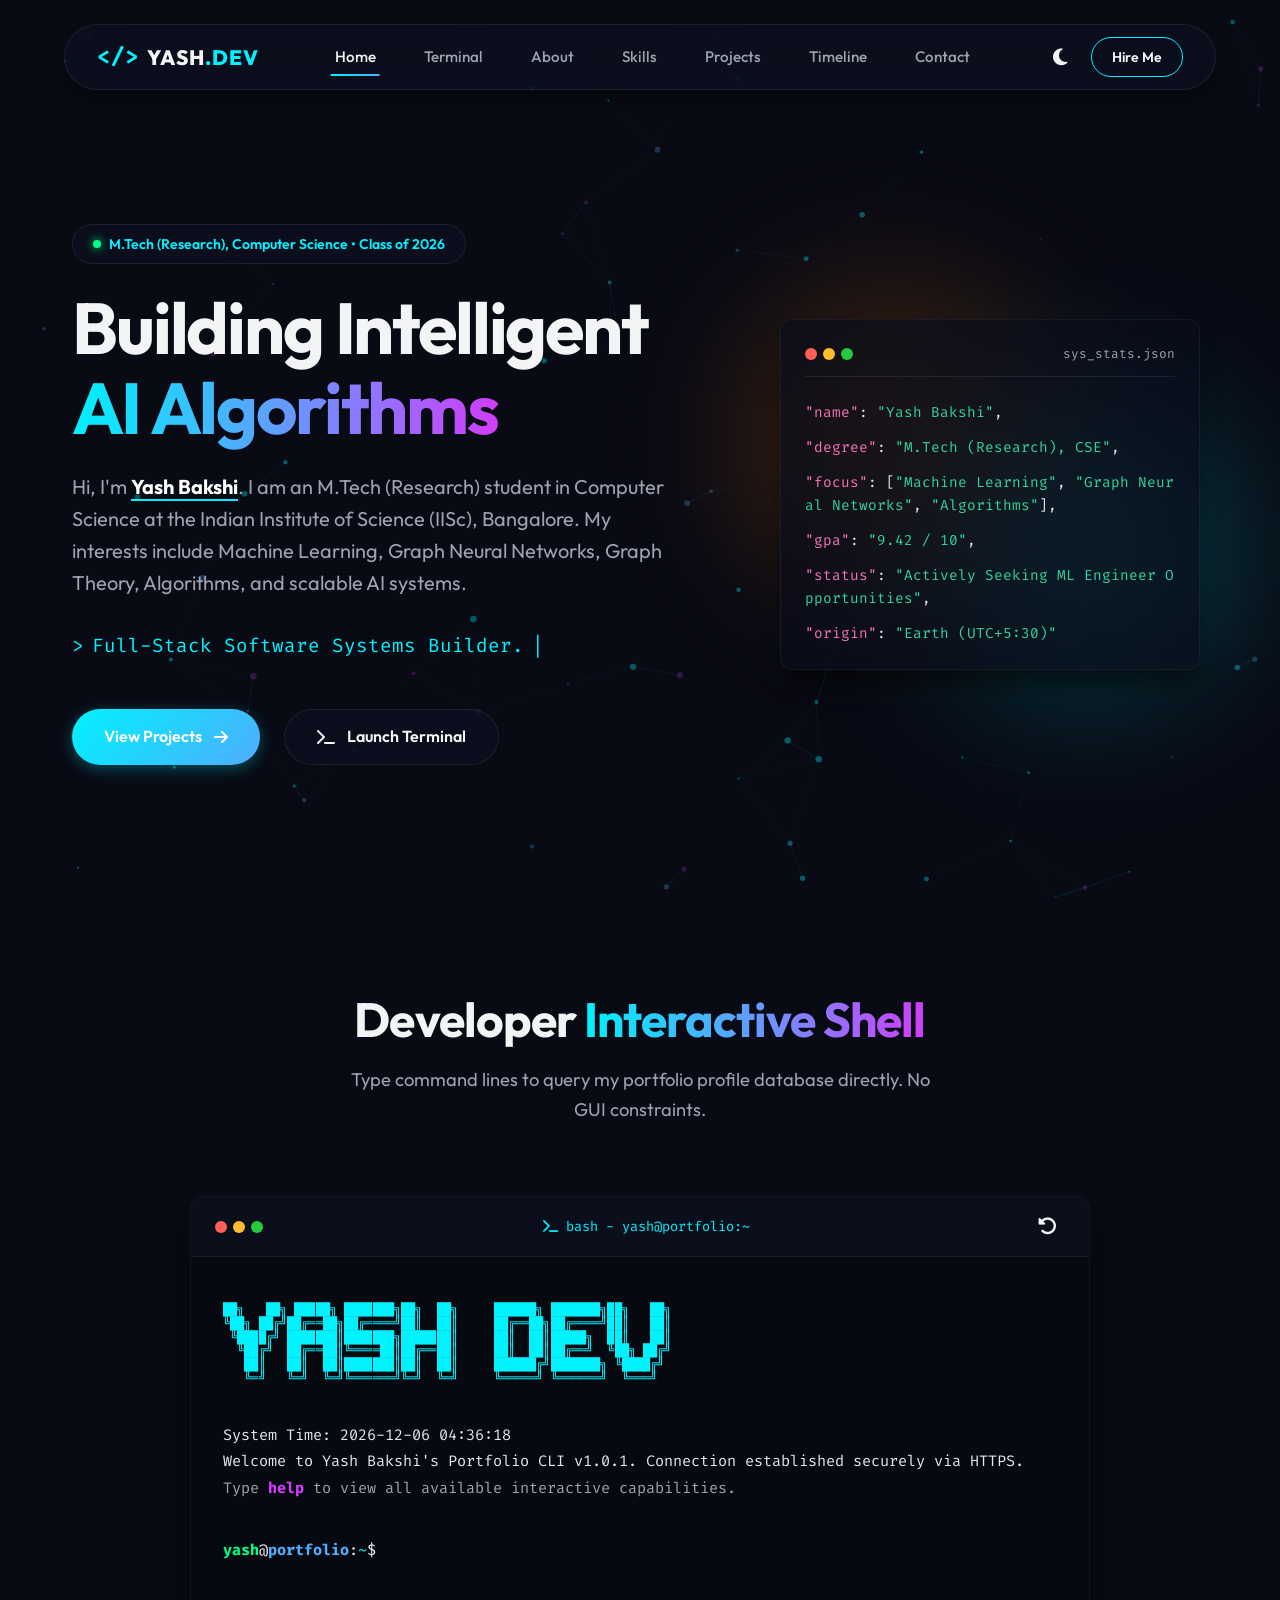
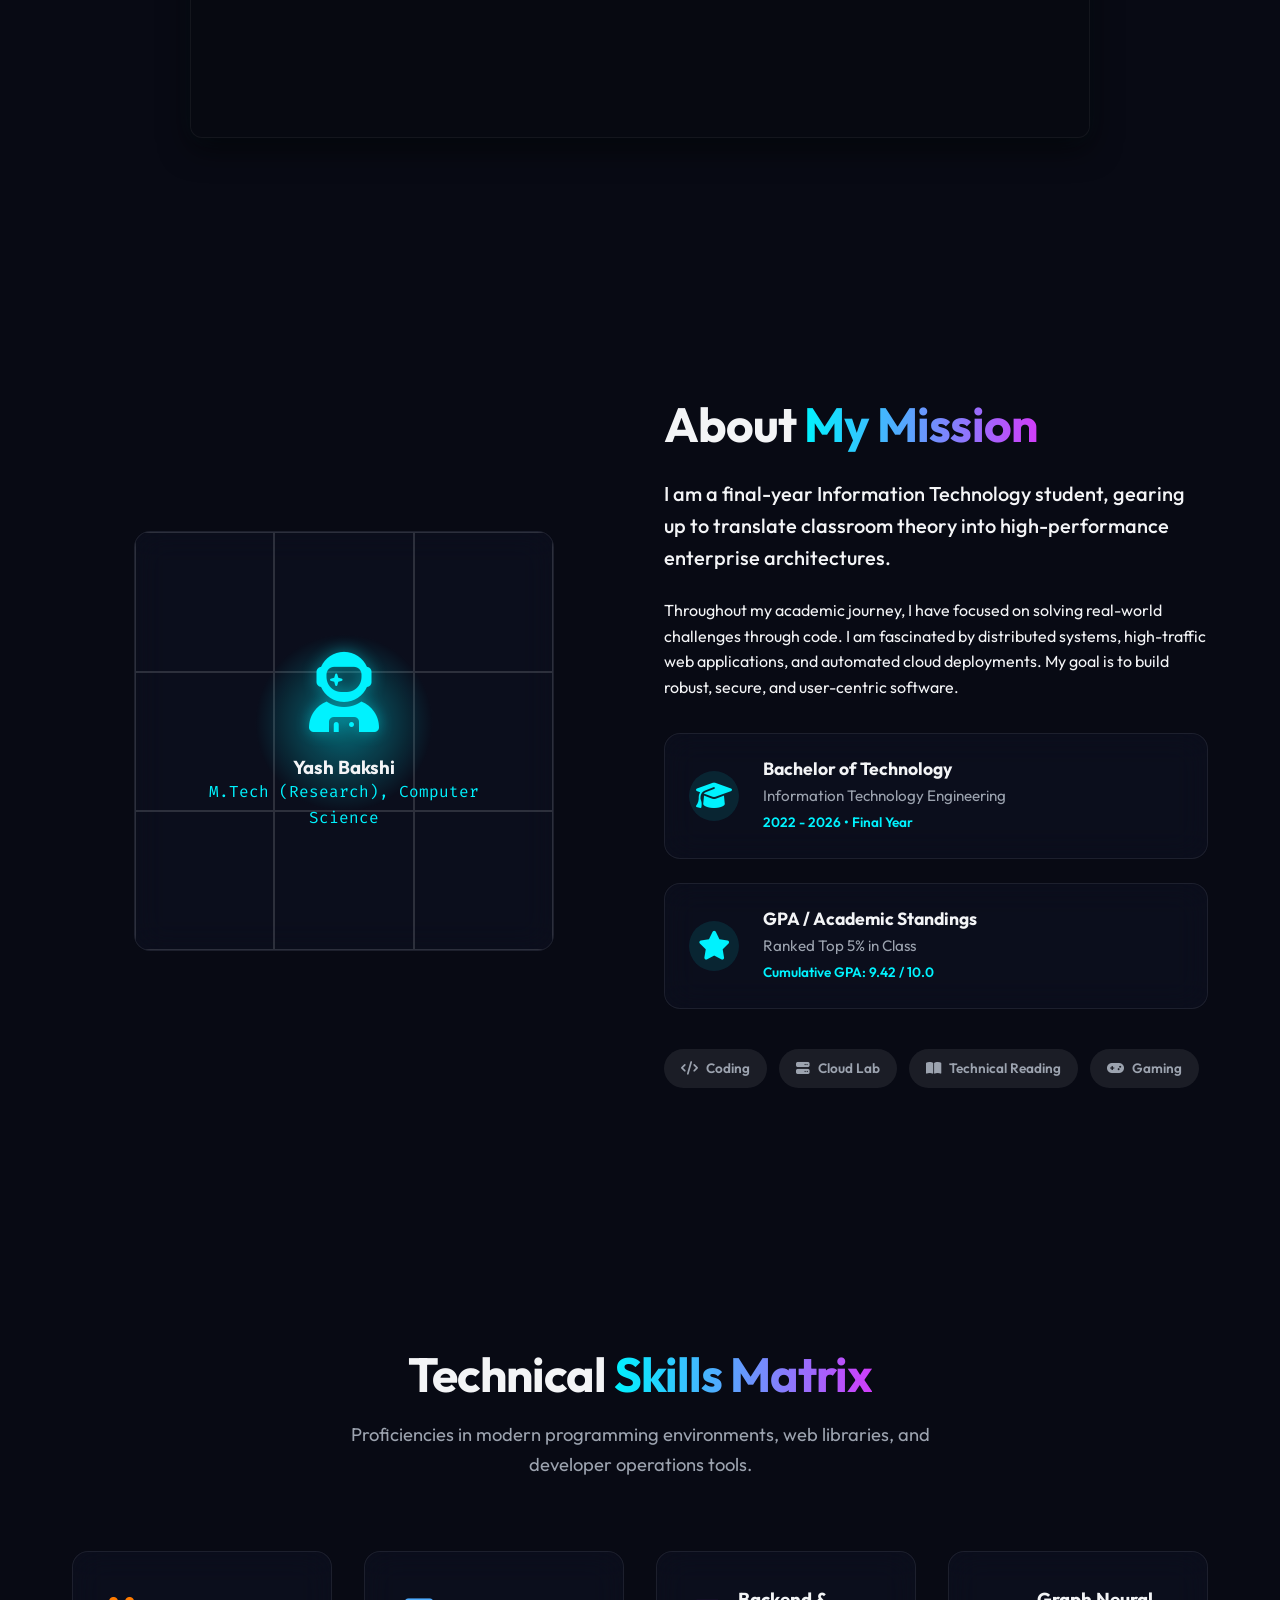
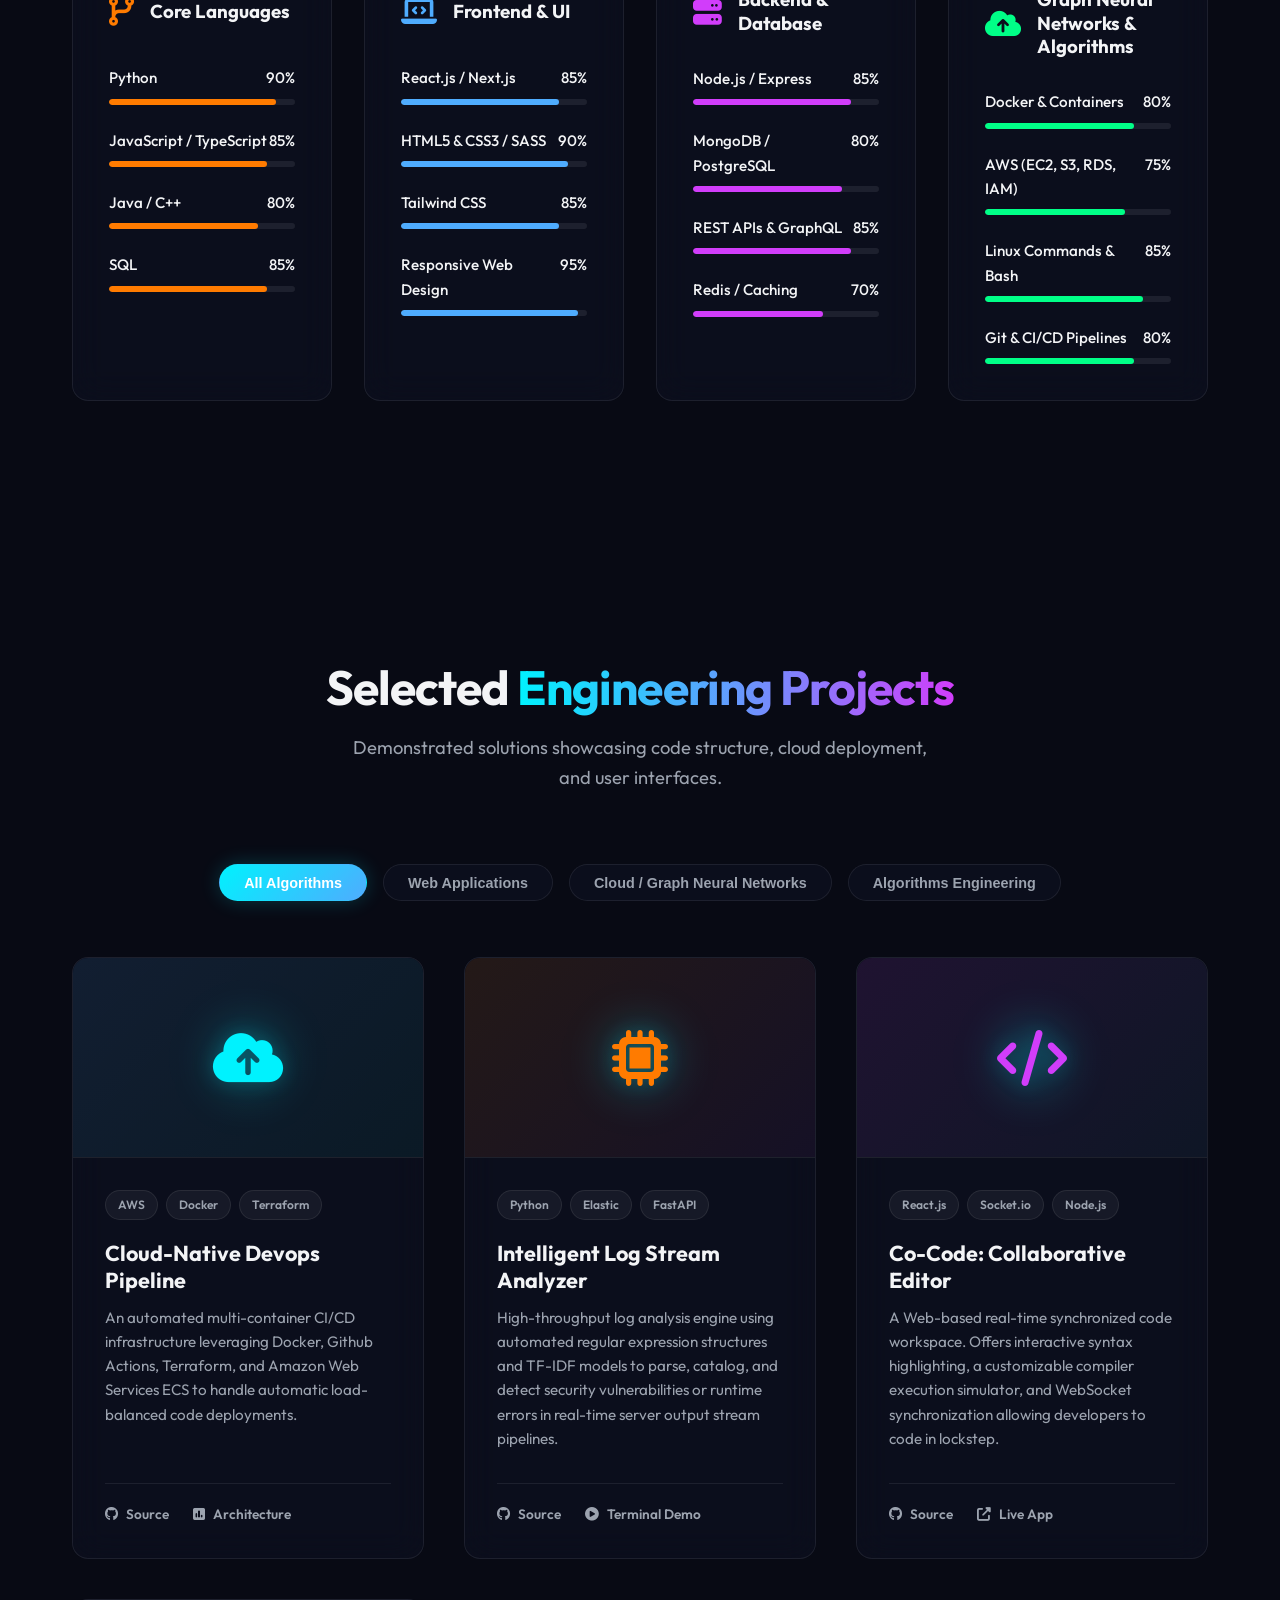
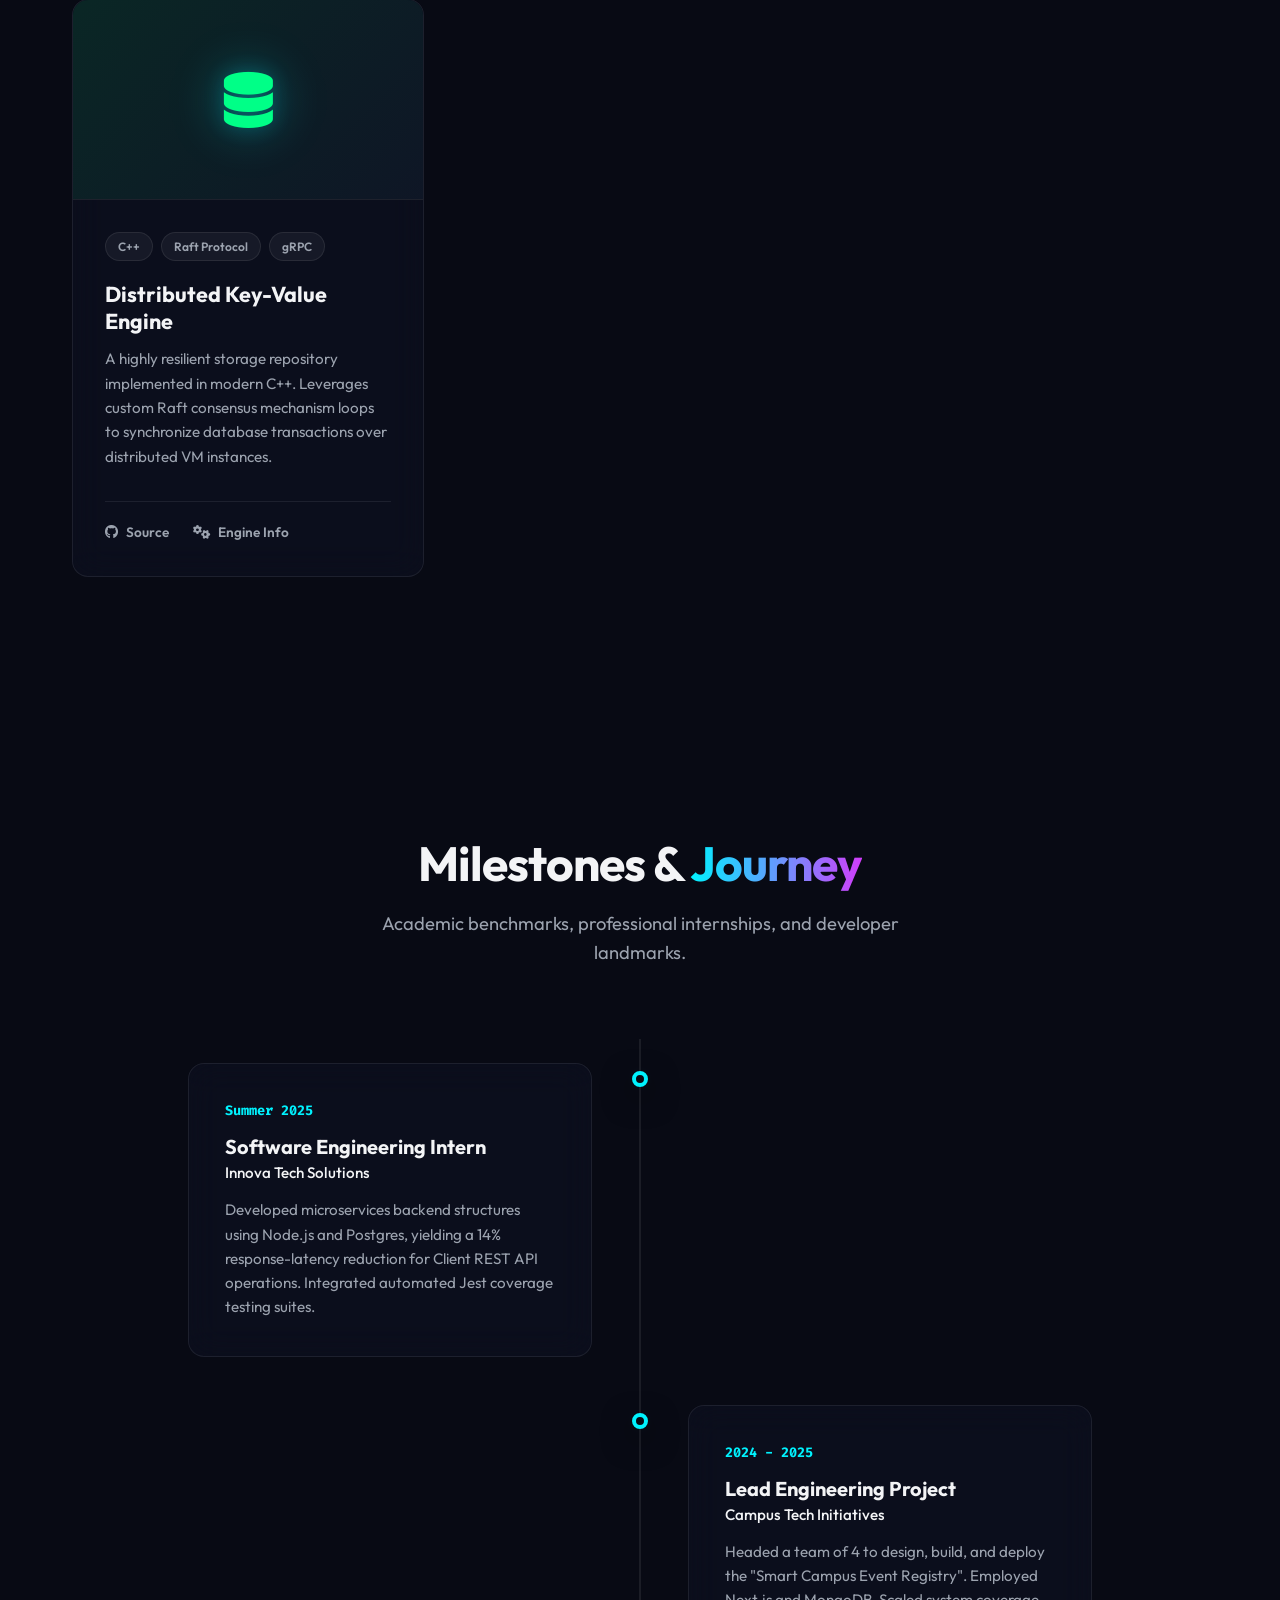
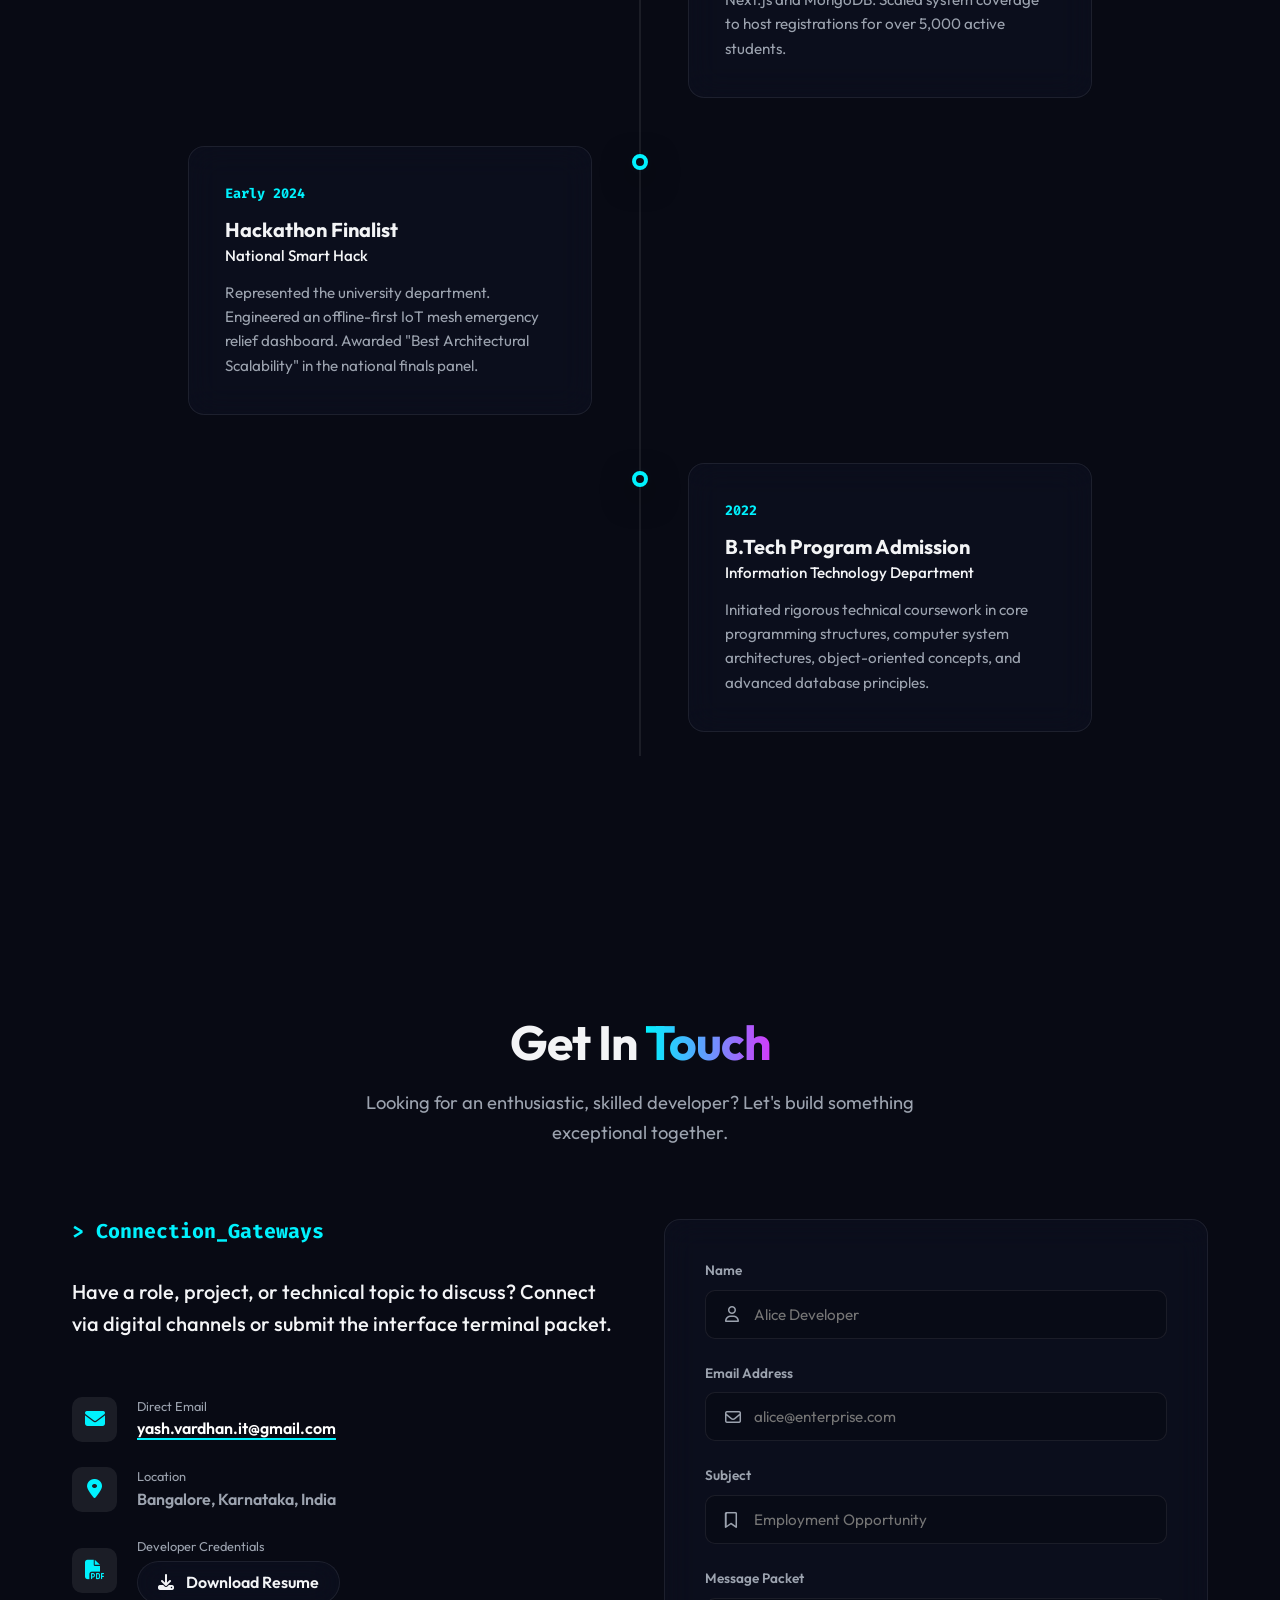
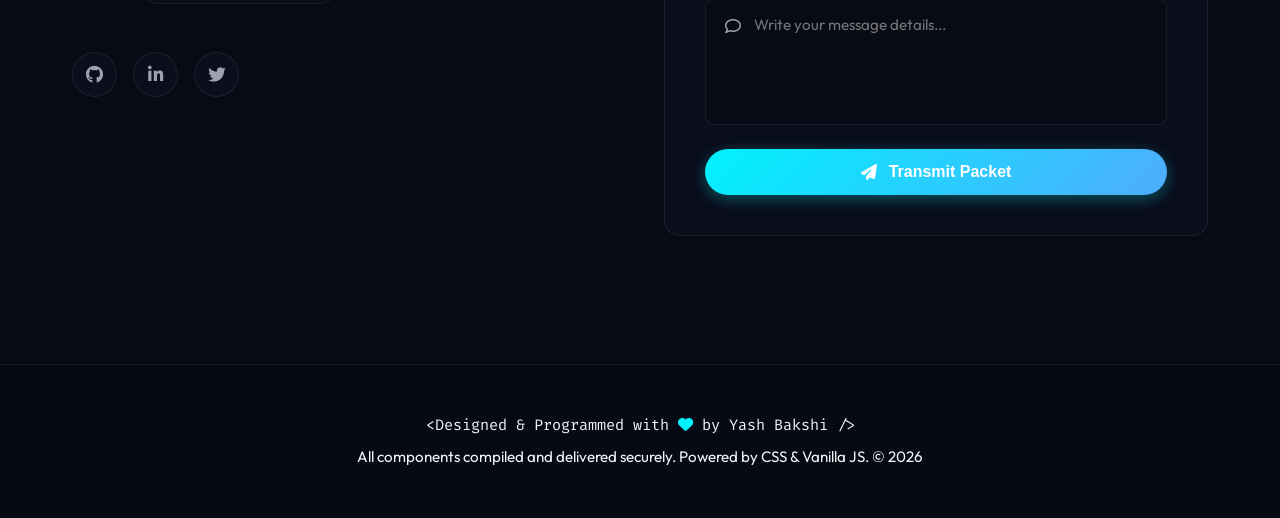
==== commit fb4c0d27: "Update" ====
--- a/index.html
+++ b/index.html
@@ -1,153 +1,141 @@
 <!DOCTYPE html>
+
 <html lang="en">
 <head>
-    <meta charset="UTF-8">
-    <meta name="viewport" content="width=device-width, initial-scale=1.0">
-    <title>Yash Vardhan | Graduating IT Engineer & Full-Stack Developer Portfolio</title>
-    
-    <!-- SEO Meta Tags -->
-    <meta name="description" content="Portfolio of Yash Vardhan, a highly passionate Graduating IT Engineering student specializing in Full-Stack Development, Cloud Computing, and System Architecture. Explore interactive projects, skills matrix, and a live developer terminal.">
-    <meta name="keywords" content="IT Engineering Graduate, Portfolio, Full-Stack Developer, Yash Vardhan, Computer Science, Software Engineer, Cloud Computing, Interactive Portfolio, Web Developer">
-    <meta name="author" content="Yash Vardhan">
-    
-    <!-- OpenGraph Meta Tags for sharing -->
-    <meta property="og:title" content="Yash Vardhan | Graduating IT Engineer Portfolio">
-    <meta property="og:description" content="Explore my portfolio featuring a dynamic developer terminal, interactive skills matrix, and cloud/web engineering projects.">
-    <meta property="og:type" content="website">
-    <meta property="og:url" content="https://yashvardhan.dev">
-    
-    <!-- Google Fonts -->
-    <link rel="preconnect" href="https://fonts.googleapis.com">
-    <link rel="preconnect" href="https://fonts.gstatic.com" crossorigin>
-    <link href="https://fonts.googleapis.com/css2?family=Fira+Code:wght@400;500;700&family=Outfit:wght@300;400;500;600;700;800&display=swap" rel="stylesheet">
-    
-    <!-- FontAwesome for Icons -->
-    <link rel="stylesheet" href="https://cdnjs.cloudflare.com/ajax/libs/font-awesome/6.4.0/css/all.min.css">
-    
-    <!-- Stylesheet -->
-    <link rel="stylesheet" href="style.css">
+<meta charset="utf-8"/>
+<meta content="width=device-width, initial-scale=1.0" name="viewport"/>
+<title>Yash Bakshi | M.Tech (Research) CSE @ IISc Bangalore</title>
+<!-- SEO Meta Tags -->
+<meta content="Portfolio of Yash Bakshi, M.Tech (Research) student in Computer Science at IISc Bangalore specializing in Machine Learning, Graph Theory, Graph Neural Networks, Algorithms and Software Engineering." name="description"/>
+<meta content="Yash Bakshi, IISc Bangalore, Machine Learning, Graph Neural Networks, Graph Theory, Deep Learning, Python, Algorithms, Research" name="keywords"/>
+<meta content="Yash Bakshi" name="author"/>
+<!-- OpenGraph Meta Tags for sharing -->
+<meta content="Yash Vardhan | Graduating IT Engineer Portfolio" property="og:title"/>
+<meta content="Explore my portfolio featuring a dynamic developer terminal, interactive skills matrix, and cloud/web engineering projects." property="og:description"/>
+<meta content="website" property="og:type"/>
+<meta content="https://yashvardhan.dev" property="og:url"/>
+<!-- Google Fonts -->
+<link href="https://fonts.googleapis.com" rel="preconnect"/>
+<link crossorigin="" href="https://fonts.gstatic.com" rel="preconnect"/>
+<link href="https://fonts.googleapis.com/css2?family=Fira+Code:wght@400;500;700&amp;family=Outfit:wght@300;400;500;600;700;800&amp;display=swap" rel="stylesheet"/>
+<!-- FontAwesome for Icons -->
+<link href="https://cdnjs.cloudflare.com/ajax/libs/font-awesome/6.4.0/css/all.min.css" rel="stylesheet"/>
+<!-- Stylesheet -->
+<link href="style.css" rel="stylesheet"/>
 </head>
 <body class="dark-theme">
-    <!-- Particle Background Canvas -->
-    <canvas id="particle-canvas"></canvas>
-
-    <!-- Header Navigation -->
-    <header class="main-header glass-panel">
-        <div class="header-container">
-            <a href="#" class="logo-brand">
-                <span class="logo-icon">&lt;/&gt;</span>
-                <span class="logo-text">YASH<span class="accent-text">.DEV</span></span>
-            </a>
-            
-            <nav class="nav-menu">
-                <ul>
-                    <li><a href="#hero" class="nav-link active">Home</a></li>
-                    <li><a href="#terminal" class="nav-link">Terminal</a></li>
-                    <li><a href="#about" class="nav-link">About</a></li>
-                    <li><a href="#skills" class="nav-link">Skills</a></li>
-                    <li><a href="#projects" class="nav-link">Projects</a></li>
-                    <li><a href="#timeline" class="nav-link">Timeline</a></li>
-                    <li><a href="#contact" class="nav-link">Contact</a></li>
-                </ul>
-            </nav>
-
-            <div class="header-actions">
-                <button id="theme-toggle" class="icon-button" aria-label="Toggle visual theme">
-                    <i class="fa-solid fa-sun light-icon"></i>
-                    <i class="fa-solid fa-moon dark-icon"></i>
-                </button>
-                <a href="#contact" class="btn btn-sm btn-outline">Hire Me</a>
-                <button class="mobile-nav-toggle" aria-label="Toggle menu">
-                    <span class="bar"></span>
-                    <span class="bar"></span>
-                    <span class="bar"></span>
-                </button>
-            </div>
-        </div>
-    </header>
-
-    <main>
-        <!-- Hero Section -->
-        <section id="hero" class="hero-section">
-            <div class="grid-container">
-                <div class="hero-content">
-                    <div class="badge glass-panel animate-float">
-                        <span class="dot pulse"></span> Graduating IT Engineer &bull; Class of 2026
+<!-- Particle Background Canvas -->
+<canvas id="particle-canvas"></canvas>
+<!-- Header Navigation -->
+<header class="main-header glass-panel">
+<div class="header-container">
+<a class="logo-brand" href="#">
+<span class="logo-icon">&lt;/&gt;</span>
+<span class="logo-text">YASH<span class="accent-text">.DEV</span></span>
+</a>
+<nav class="nav-menu">
+<ul>
+<li><a class="nav-link active" href="#hero">Home</a></li>
+<li><a class="nav-link" href="#terminal">Terminal</a></li>
+<li><a class="nav-link" href="#about">About</a></li>
+<li><a class="nav-link" href="#skills">Skills</a></li>
+<li><a class="nav-link" href="#projects">Projects</a></li>
+<li><a class="nav-link" href="#timeline">Timeline</a></li>
+<li><a class="nav-link" href="#contact">Contact</a></li>
+</ul>
+</nav>
+<div class="header-actions">
+<button aria-label="Toggle visual theme" class="icon-button" id="theme-toggle">
+<i class="fa-solid fa-sun light-icon"></i>
+<i class="fa-solid fa-moon dark-icon"></i>
+</button>
+<a class="btn btn-sm btn-outline" href="#contact">Hire Me</a>
+<button aria-label="Toggle menu" class="mobile-nav-toggle">
+<span class="bar"></span>
+<span class="bar"></span>
+<span class="bar"></span>
+</button>
+</div>
+</div>
+</header>
+<main>
+<!-- Hero Section -->
+<section class="hero-section" id="hero">
+<div class="grid-container">
+<div class="hero-content">
+<div class="badge glass-panel animate-float">
+<span class="dot pulse"></span> M.Tech (Research), Computer Science • Class of 2026
                     </div>
-                    <h1 class="hero-title">
-                        Building Scalable <br>
-                        <span class="gradient-text">Digital Systems</span>
-                    </h1>
-                    <p class="hero-subtitle">
-                        Hi, I'm <strong class="highlight">Yash Vardhan</strong>. I synthesize robust code, modern cloud infrastructures, and high-performance user interfaces into elegant digital experiences.
-                    </p>
-                    <div class="hero-type-writer font-mono">
-                        <span class="prompt-symbol">&gt;</span> <span id="typewriter-text"></span><span class="cursor">|</span>
-                    </div>
-                    <div class="hero-cta-group">
-                        <a href="#projects" class="btn btn-primary">
-                            <span>View Projects</span>
-                            <i class="fa-solid fa-arrow-right"></i>
-                        </a>
-                        <a href="#terminal" class="btn btn-secondary glass-panel">
-                            <i class="fa-solid fa-terminal"></i>
-                            <span>Launch Terminal</span>
-                        </a>
-                    </div>
-                </div>
-                <div class="hero-graphic">
-                    <div class="glowing-orb orange"></div>
-                    <div class="glowing-orb blue"></div>
-                    <div class="interactive-cube-container">
-                        <!-- Custom futuristic 3D code window mockup -->
-                        <div class="code-window glass-panel shadow-lg">
-                            <div class="window-header">
-                                <div class="header-dots">
-                                    <span class="dot close"></span>
-                                    <span class="dot minimize"></span>
-                                    <span class="dot maximize"></span>
-                                </div>
-                                <span class="window-title font-mono">sys_stats.json</span>
-                            </div>
-                            <div class="window-body font-mono">
-                                <span class="code-line num-1"><span class="c-key">"name"</span>: <span class="c-val">"Yash Vardhan"</span>,</span>
-                                <span class="code-line num-2"><span class="c-key">"degree"</span>: <span class="c-val">"B.Tech in IT Engineering"</span>,</span>
-                                <span class="code-line num-3"><span class="c-key">"focus"</span>: [<span class="c-val">"FullStack"</span>, <span class="c-val">"DevOps"</span>, <span class="c-val">"Systems"</span>],</span>
-                                <span class="code-line num-4"><span class="c-key">"gpa"</span>: <span class="c-val">"9.42 / 10"</span>,</span>
-                                <span class="code-line num-5"><span class="c-key">"status"</span>: <span class="c-val">"Ready to innovate"</span>,</span>
-                                <span class="code-line num-6"><span class="c-key">"origin"</span>: <span class="c-val">"Earth (UTC+5:30)"</span></span>
-                            </div>
+<h1 class="hero-title">
+                        Building Intelligent <br/>
+<span class="gradient-text">AI Algorithms</span>
+</h1>
+<p class="hero-subtitle">Hi, I'm <strong class="highlight">Yash Bakshi</strong>. I am an M.Tech (Research) student in Computer Science at the Indian Institute of Science (IISc), Bangalore. My interests include Machine Learning, Graph Neural Networks, Graph Theory, Algorithms, and scalable AI systems.</p>
+<div class="hero-type-writer font-mono">
+<span class="prompt-symbol">&gt;</span> <span id="typewriter-text"></span><span class="cursor">|</span>
+</div>
+<div class="hero-cta-group">
+<a class="btn btn-primary" href="#projects">
+<span>View Projects</span>
+<i class="fa-solid fa-arrow-right"></i>
+</a>
+<a class="btn btn-secondary glass-panel" href="#terminal">
+<i class="fa-solid fa-terminal"></i>
+<span>Launch Terminal</span>
+</a>
+</div>
+</div>
+<div class="hero-graphic">
+<div class="glowing-orb orange"></div>
+<div class="glowing-orb blue"></div>
+<div class="interactive-cube-container">
+<!-- Custom futuristic 3D code window mockup -->
+<div class="code-window glass-panel shadow-lg">
+<div class="window-header">
+<div class="header-dots">
+<span class="dot close"></span>
+<span class="dot minimize"></span>
+<span class="dot maximize"></span>
+</div>
+<span class="window-title font-mono">sys_stats.json</span>
+</div>
+<div class="window-body font-mono">
+<span class="code-line num-1"><span class="c-key">"name"</span>: <span class="c-val">"Yash Bakshi"</span>,</span>
+<span class="code-line num-2"><span class="c-key">"degree"</span>: <span class="c-val">"M.Tech (Research), CSE"</span>,</span>
+<span class="code-line num-3"><span class="c-key">"focus"</span>: [<span class="c-val">"Machine Learning"</span>, <span class="c-val">"Graph Neural Networks"</span>, <span class="c-val">"Algorithms"</span>],</span>
+<span class="code-line num-4"><span class="c-key">"gpa"</span>: <span class="c-val">"9.42 / 10"</span>,</span>
+<span class="code-line num-5"><span class="c-key">"status"</span>: <span class="c-val">"Actively Seeking ML Engineer Opportunities"</span>,</span>
+<span class="code-line num-6"><span class="c-key">"origin"</span>: <span class="c-val">"Earth (UTC+5:30)"</span></span>
+</div>
+</div>
+</div>
+</div>
+</div>
+</section>
+<!-- Interactive Terminal Section -->
+<section class="section-padding terminal-section" id="terminal">
+<div class="container">
+<div class="section-header text-center">
+<h2 class="section-title">Developer <span class="gradient-text">Interactive Shell</span></h2>
+<p class="section-subtitle">Type command lines to query my portfolio profile database directly. No GUI constraints.</p>
+</div>
+<div class="terminal-wrapper glass-panel shadow-2xl animate-glow">
+<div class="terminal-header">
+<div class="header-dots">
+<span class="dot close"></span>
+<span class="dot minimize"></span>
+<span class="dot maximize"></span>
+</div>
+<div class="terminal-tab font-mono active">
+<i class="fa-solid fa-terminal"></i> bash - yash@portfolio:~
                         </div>
-                    </div>
-                </div>
-            </div>
-        </section>
-
-        <!-- Interactive Terminal Section -->
-        <section id="terminal" class="section-padding terminal-section">
-            <div class="container">
-                <div class="section-header text-center">
-                    <h2 class="section-title">Developer <span class="gradient-text">Interactive Shell</span></h2>
-                    <p class="section-subtitle">Type command lines to query my portfolio profile database directly. No GUI constraints.</p>
-                </div>
-
-                <div class="terminal-wrapper glass-panel shadow-2xl animate-glow">
-                    <div class="terminal-header">
-                        <div class="header-dots">
-                            <span class="dot close"></span>
-                            <span class="dot minimize"></span>
-                            <span class="dot maximize"></span>
-                        </div>
-                        <div class="terminal-tab font-mono active">
-                            <i class="fa-solid fa-terminal"></i> bash - yash@portfolio:~
-                        </div>
-                        <div class="terminal-actions">
-                            <button id="terminal-reset" title="Reset Terminal" class="icon-button"><i class="fa-solid fa-rotate-left"></i></button>
-                        </div>
-                    </div>
-                    <div class="terminal-body font-mono" id="terminal-output-container">
-                        <div class="terminal-welcome">
-                            <p class="welcome-banner">
+<div class="terminal-actions">
+<button class="icon-button" id="terminal-reset" title="Reset Terminal"><i class="fa-solid fa-rotate-left"></i></button>
+</div>
+</div>
+<div class="terminal-body font-mono" id="terminal-output-container">
+<div class="terminal-welcome">
+<p class="welcome-banner">
 ██╗   ██╗ █████╗ ███████╗██╗  ██╗     ██████╗ ███████╗██╗   ██╗
 ╚██╗ ██╔╝██╔══██╗██╔════╝██║  ██║     ██╔══██╗██╔════╝██║   ██║
  ╚████╔╝ ███████║███████╗███████║     ██║  ██║█████╗  ██║   ██║
@@ -155,523 +143,490 @@
    ██║   ██║  ██║███████║██║  ██║     ██████╔╝███████╗ ╚████╔╝ 
    ╚═╝   ╚═╝  ╚═╝╚══════╝╚═╝  ╚═╝     ╚═════╝ ╚══════╝  ╚═══╝  
                             </p>
-                            <p class="system-time">System Time: <span id="terminal-time">2026-05-28 15:36:06</span></p>
-                            <p class="welcome-message">Welcome to Yash Vardhan's Portfolio CLI v1.0.1. Connection established securely via HTTPS.</p>
-                            <p class="hint-message">Type <span class="cmd-highlight">help</span> to view all available interactive capabilities.</p>
-                            <br>
-                        </div>
-                        
-                        <div id="terminal-history"></div>
-                        
-                        <div class="terminal-input-line">
-                            <span class="prompt"><span class="user">yash</span><span class="at">@</span><span class="host">portfolio</span><span class="colon">:</span><span class="path">~</span><span class="char">$</span></span>
-                            <input type="text" id="terminal-input" autocomplete="off" autofocus spellcheck="false" aria-label="Terminal input line">
-                        </div>
-                    </div>
-                </div>
-            </div>
-        </section>
-
-        <!-- About Me Section -->
-        <section id="about" class="section-padding about-section">
-            <div class="container">
-                <div class="grid-container col-2">
-                    <div class="about-visual">
-                        <div class="image-wrapper glass-panel">
-                            <!-- High-tech abstract grid representing coding -->
-                            <div class="tech-grid-illustration">
-                                <div class="grid-cell animate-pulse"></div>
-                                <div class="grid-cell"></div>
-                                <div class="grid-cell animate-pulse"></div>
-                                <div class="grid-cell"></div>
-                                <div class="grid-cell"></div>
-                                <div class="grid-cell animate-pulse"></div>
-                                <div class="grid-cell"></div>
-                                <div class="grid-cell"></div>
-                                <div class="grid-cell animate-pulse"></div>
-                            </div>
-                            <!-- A placeholder profile visual styling -->
-                            <div class="avatar-card text-center">
-                                <div class="avatar-glow"></div>
-                                <i class="fa-solid fa-user-astronaut avatar-icon"></i>
-                                <h3>Yash Vardhan</h3>
-                                <p class="accent-text font-mono">Graduating IT Engineer</p>
-                            </div>
-                        </div>
-                    </div>
-                    
-                    <div class="about-details">
-                        <h2 class="section-title">About <span class="gradient-text">My Mission</span></h2>
-                        <p class="lead-text">
+<p class="system-time">System Time: <span id="terminal-time">2026-05-28 15:36:06</span></p>
+<p class="welcome-message">Welcome to Yash Bakshi's Portfolio CLI v1.0.1. Connection established securely via HTTPS.</p>
+<p class="hint-message">Type <span class="cmd-highlight">help</span> to view all available interactive capabilities.</p>
+<br/>
+</div>
+<div id="terminal-history"></div>
+<div class="terminal-input-line">
+<span class="prompt"><span class="user">yash</span><span class="at">@</span><span class="host">portfolio</span><span class="colon">:</span><span class="path">~</span><span class="char">$</span></span>
+<input aria-label="Terminal input line" autocomplete="off" autofocus="" id="terminal-input" spellcheck="false" type="text"/>
+</div>
+</div>
+</div>
+</div>
+</section>
+<!-- About Me Section -->
+<section class="section-padding about-section" id="about">
+<div class="container">
+<div class="grid-container col-2">
+<div class="about-visual">
+<div class="image-wrapper glass-panel">
+<!-- High-tech abstract grid representing coding -->
+<div class="tech-grid-illustration">
+<div class="grid-cell animate-pulse"></div>
+<div class="grid-cell"></div>
+<div class="grid-cell animate-pulse"></div>
+<div class="grid-cell"></div>
+<div class="grid-cell"></div>
+<div class="grid-cell animate-pulse"></div>
+<div class="grid-cell"></div>
+<div class="grid-cell"></div>
+<div class="grid-cell animate-pulse"></div>
+</div>
+<!-- A placeholder profile visual styling -->
+<div class="avatar-card text-center">
+<div class="avatar-glow"></div>
+<i class="fa-solid fa-user-astronaut avatar-icon"></i>
+<h3>Yash Bakshi</h3>
+<p class="accent-text font-mono">M.Tech (Research), Computer Science</p>
+</div>
+</div>
+</div>
+<div class="about-details">
+<h2 class="section-title">About <span class="gradient-text">My Mission</span></h2>
+<p class="lead-text">
                             I am a final-year Information Technology student, gearing up to translate classroom theory into high-performance enterprise architectures.
                         </p>
-                        <p>
+<p>
                             Throughout my academic journey, I have focused on solving real-world challenges through code. I am fascinated by distributed systems, high-traffic web applications, and automated cloud deployments. My goal is to build robust, secure, and user-centric software.
                         </p>
-
-                        <!-- Academic Credentials Grid -->
-                        <div class="education-grid">
-                            <div class="edu-card glass-panel">
-                                <div class="edu-icon"><i class="fa-solid fa-graduation-cap"></i></div>
-                                <div class="edu-info">
-                                    <h4>Bachelor of Technology</h4>
-                                    <p class="institution">Information Technology Engineering</p>
-                                    <p class="timeline">2022 - 2026 &bull; Final Year</p>
-                                </div>
-                            </div>
-                            <div class="edu-card glass-panel">
-                                <div class="edu-icon"><i class="fa-solid fa-star"></i></div>
-                                <div class="edu-info">
-                                    <h4>GPA / Academic Standings</h4>
-                                    <p class="institution">Ranked Top 5% in Class</p>
-                                    <p class="score">Cumulative GPA: 9.42 / 10.0</p>
-                                </div>
-                            </div>
-                        </div>
-
-                        <div class="hobbies-tags">
-                            <span class="hobby-tag"><i class="fa-solid fa-code"></i> Coding</span>
-                            <span class="hobby-tag"><i class="fa-solid fa-server"></i> Cloud Lab</span>
-                            <span class="hobby-tag"><i class="fa-solid fa-book-open"></i> Technical Reading</span>
-                            <span class="hobby-tag"><i class="fa-solid fa-gamepad"></i> Gaming</span>
-                        </div>
-                    </div>
-                </div>
-            </div>
-        </section>
-
-        <!-- Skills Matrix Section -->
-        <section id="skills" class="section-padding skills-section">
-            <div class="container">
-                <div class="section-header text-center">
-                    <h2 class="section-title">Technical <span class="gradient-text">Skills Matrix</span></h2>
-                    <p class="section-subtitle">Proficiencies in modern programming environments, web libraries, and developer operations tools.</p>
-                </div>
-
-                <div class="skills-grid-wrapper">
-                    <!-- Category 1: Languages -->
-                    <div class="skills-card glass-panel card-glow-orange">
-                        <div class="card-header">
-                            <div class="card-icon"><i class="fa-solid fa-code-branch text-orange"></i></div>
-                            <h3>Core Languages</h3>
-                        </div>
-                        <div class="skills-list">
-                            <div class="skill-item">
-                                <div class="skill-info">
-                                    <span>Python</span>
-                                    <span>90%</span>
-                                </div>
-                                <div class="progress-bar"><div class="progress bg-orange" style="width: 90%"></div></div>
-                            </div>
-                            <div class="skill-item">
-                                <div class="skill-info">
-                                    <span>JavaScript / TypeScript</span>
-                                    <span>85%</span>
-                                </div>
-                                <div class="progress-bar"><div class="progress bg-orange" style="width: 85%"></div></div>
-                            </div>
-                            <div class="skill-item">
-                                <div class="skill-info">
-                                    <span>Java / C++</span>
-                                    <span>80%</span>
-                                </div>
-                                <div class="progress-bar"><div class="progress bg-orange" style="width: 80%"></div></div>
-                            </div>
-                            <div class="skill-item">
-                                <div class="skill-info">
-                                    <span>SQL</span>
-                                    <span>85%</span>
-                                </div>
-                                <div class="progress-bar"><div class="progress bg-orange" style="width: 85%"></div></div>
-                            </div>
-                        </div>
-                    </div>
-
-                    <!-- Category 2: Frontend -->
-                    <div class="skills-card glass-panel card-glow-blue">
-                        <div class="card-header">
-                            <div class="card-icon"><i class="fa-solid fa-laptop-code text-blue"></i></div>
-                            <h3>Frontend & UI</h3>
-                        </div>
-                        <div class="skills-list">
-                            <div class="skill-item">
-                                <div class="skill-info">
-                                    <span>React.js / Next.js</span>
-                                    <span>85%</span>
-                                </div>
-                                <div class="progress-bar"><div class="progress bg-blue" style="width: 85%"></div></div>
-                            </div>
-                            <div class="skill-item">
-                                <div class="skill-info">
-                                    <span>HTML5 & CSS3 / SASS</span>
-                                    <span>90%</span>
-                                </div>
-                                <div class="progress-bar"><div class="progress bg-blue" style="width: 90%"></div></div>
-                            </div>
-                            <div class="skill-item">
-                                <div class="skill-info">
-                                    <span>Tailwind CSS</span>
-                                    <span>85%</span>
-                                </div>
-                                <div class="progress-bar"><div class="progress bg-blue" style="width: 85%"></div></div>
-                            </div>
-                            <div class="skill-item">
-                                <div class="skill-info">
-                                    <span>Responsive Web Design</span>
-                                    <span>95%</span>
-                                </div>
-                                <div class="progress-bar"><div class="progress bg-blue" style="width: 95%"></div></div>
-                            </div>
-                        </div>
-                    </div>
-
-                    <!-- Category 3: Backend & Data -->
-                    <div class="skills-card glass-panel card-glow-purple">
-                        <div class="card-header">
-                            <div class="card-icon"><i class="fa-solid fa-server text-purple"></i></div>
-                            <h3>Backend & Database</h3>
-                        </div>
-                        <div class="skills-list">
-                            <div class="skill-item">
-                                <div class="skill-info">
-                                    <span>Node.js / Express</span>
-                                    <span>85%</span>
-                                </div>
-                                <div class="progress-bar"><div class="progress bg-purple" style="width: 85%"></div></div>
-                            </div>
-                            <div class="skill-item">
-                                <div class="skill-info">
-                                    <span>MongoDB / PostgreSQL</span>
-                                    <span>80%</span>
-                                </div>
-                                <div class="progress-bar"><div class="progress bg-purple" style="width: 80%"></div></div>
-                            </div>
-                            <div class="skill-item">
-                                <div class="skill-info">
-                                    <span>REST APIs & GraphQL</span>
-                                    <span>85%</span>
-                                </div>
-                                <div class="progress-bar"><div class="progress bg-purple" style="width: 85%"></div></div>
-                            </div>
-                            <div class="skill-item">
-                                <div class="skill-info">
-                                    <span>Redis / Caching</span>
-                                    <span>70%</span>
-                                </div>
-                                <div class="progress-bar"><div class="progress bg-purple" style="width: 70%"></div></div>
-                            </div>
-                        </div>
-                    </div>
-
-                    <!-- Category 4: Cloud & Tools -->
-                    <div class="skills-card glass-panel card-glow-green">
-                        <div class="card-header">
-                            <div class="card-icon"><i class="fa-solid fa-cloud-arrow-up text-green"></i></div>
-                            <h3>DevOps & Systems</h3>
-                        </div>
-                        <div class="skills-list">
-                            <div class="skill-item">
-                                <div class="skill-info">
-                                    <span>Docker & Containers</span>
-                                    <span>80%</span>
-                                </div>
-                                <div class="progress-bar"><div class="progress bg-green" style="width: 80%"></div></div>
-                            </div>
-                            <div class="skill-item">
-                                <div class="skill-info">
-                                    <span>AWS (EC2, S3, RDS, IAM)</span>
-                                    <span>75%</span>
-                                </div>
-                                <div class="progress-bar"><div class="progress bg-green" style="width: 75%"></div></div>
-                            </div>
-                            <div class="skill-item">
-                                <div class="skill-info">
-                                    <span>Linux Commands & Bash</span>
-                                    <span>85%</span>
-                                </div>
-                                <div class="progress-bar"><div class="progress bg-green" style="width: 85%"></div></div>
-                            </div>
-                            <div class="skill-item">
-                                <div class="skill-info">
-                                    <span>Git & CI/CD Pipelines</span>
-                                    <span>80%</span>
-                                </div>
-                                <div class="progress-bar"><div class="progress bg-green" style="width: 80%"></div></div>
-                            </div>
-                        </div>
-                    </div>
-                </div>
-            </div>
-        </section>
-
-        <!-- Projects Section -->
-        <section id="projects" class="section-padding projects-section">
-            <div class="container">
-                <div class="section-header text-center">
-                    <h2 class="section-title">Selected <span class="gradient-text">Engineering Projects</span></h2>
-                    <p class="section-subtitle">Demonstrated solutions showcasing code structure, cloud deployment, and user interfaces.</p>
-                </div>
-
-                <!-- Filters -->
-                <div class="project-filters text-center">
-                    <button class="filter-btn active" data-filter="all">All Systems</button>
-                    <button class="filter-btn" data-filter="web">Web Applications</button>
-                    <button class="filter-btn" data-filter="cloud">Cloud / DevOps</button>
-                    <button class="filter-btn" data-filter="systems">Systems Engineering</button>
-                </div>
-
-                <!-- Projects Grid -->
-                <div class="projects-grid">
-                    <!-- Project 1 -->
-                    <div class="project-card glass-panel filter-item cloud" data-category="cloud">
-                        <div class="card-img-placeholder">
-                            <div class="placeholder-graphic bg-cloud">
-                                <i class="fa-solid fa-cloud-arrow-up graphic-icon"></i>
-                                <span class="glow-effect"></span>
-                            </div>
-                        </div>
-                        <div class="project-content">
-                            <div class="project-tags">
-                                <span class="tag">AWS</span>
-                                <span class="tag">Docker</span>
-                                <span class="tag">Terraform</span>
-                            </div>
-                            <h3>Cloud-Native Devops Pipeline</h3>
-                            <p>An automated multi-container CI/CD infrastructure leveraging Docker, Github Actions, Terraform, and Amazon Web Services ECS to handle automatic load-balanced code deployments.</p>
-                            <div class="project-links">
-                                <a href="https://github.com" target="_blank" rel="noopener" class="link-btn"><i class="fa-brands fa-github"></i> Source</a>
-                                <a href="#" class="link-btn"><i class="fa-solid fa-square-poll-vertical"></i> Architecture</a>
-                            </div>
-                        </div>
-                    </div>
-
-                    <!-- Project 2 -->
-                    <div class="project-card glass-panel filter-item systems" data-category="systems">
-                        <div class="card-img-placeholder">
-                            <div class="placeholder-graphic bg-systems">
-                                <i class="fa-solid fa-microchip graphic-icon"></i>
-                                <span class="glow-effect"></span>
-                            </div>
-                        </div>
-                        <div class="project-content">
-                            <div class="project-tags">
-                                <span class="tag">Python</span>
-                                <span class="tag">Elastic</span>
-                                <span class="tag">FastAPI</span>
-                            </div>
-                            <h3>Intelligent Log Stream Analyzer</h3>
-                            <p>High-throughput log analysis engine using automated regular expression structures and TF-IDF models to parse, catalog, and detect security vulnerabilities or runtime errors in real-time server output stream pipelines.</p>
-                            <div class="project-links">
-                                <a href="https://github.com" target="_blank" rel="noopener" class="link-btn"><i class="fa-brands fa-github"></i> Source</a>
-                                <a href="#" class="link-btn"><i class="fa-solid fa-circle-play"></i> Terminal Demo</a>
-                            </div>
-                        </div>
-                    </div>
-
-                    <!-- Project 3 -->
-                    <div class="project-card glass-panel filter-item web" data-category="web">
-                        <div class="card-img-placeholder">
-                            <div class="placeholder-graphic bg-web">
-                                <i class="fa-solid fa-code graphic-icon"></i>
-                                <span class="glow-effect"></span>
-                            </div>
-                        </div>
-                        <div class="project-content">
-                            <div class="project-tags">
-                                <span class="tag">React.js</span>
-                                <span class="tag">Socket.io</span>
-                                <span class="tag">Node.js</span>
-                            </div>
-                            <h3>Co-Code: Collaborative Editor</h3>
-                            <p>A Web-based real-time synchronized code workspace. Offers interactive syntax highlighting, a customizable compiler execution simulator, and WebSocket synchronization allowing developers to code in lockstep.</p>
-                            <div class="project-links">
-                                <a href="https://github.com" target="_blank" rel="noopener" class="link-btn"><i class="fa-brands fa-github"></i> Source</a>
-                                <a href="#" class="link-btn"><i class="fa-solid fa-up-right-from-square"></i> Live App</a>
-                            </div>
-                        </div>
-                    </div>
-
-                    <!-- Project 4 -->
-                    <div class="project-card glass-panel filter-item systems" data-category="systems">
-                        <div class="card-img-placeholder">
-                            <div class="placeholder-graphic bg-db">
-                                <i class="fa-solid fa-database graphic-icon"></i>
-                                <span class="glow-effect"></span>
-                            </div>
-                        </div>
-                        <div class="project-content">
-                            <div class="project-tags">
-                                <span class="tag">C++</span>
-                                <span class="tag">Raft Protocol</span>
-                                <span class="tag">gRPC</span>
-                            </div>
-                            <h3>Distributed Key-Value Engine</h3>
-                            <p>A highly resilient storage repository implemented in modern C++. Leverages custom Raft consensus mechanism loops to synchronize database transactions over distributed VM instances.</p>
-                            <div class="project-links">
-                                <a href="https://github.com" target="_blank" rel="noopener" class="link-btn"><i class="fa-brands fa-github"></i> Source</a>
-                                <a href="#" class="link-btn"><i class="fa-solid fa-gears"></i> Engine Info</a>
-                            </div>
-                        </div>
-                    </div>
-                </div>
-            </div>
-        </section>
-
-        <!-- Experience & Achievements Timeline -->
-        <section id="timeline" class="section-padding timeline-section">
-            <div class="container">
-                <div class="section-header text-center">
-                    <h2 class="section-title">Milestones &amp; <span class="gradient-text">Journey</span></h2>
-                    <p class="section-subtitle">Academic benchmarks, professional internships, and developer landmarks.</p>
-                </div>
-
-                <div class="timeline-container">
-                    <!-- Milestone 1 -->
-                    <div class="timeline-item left">
-                        <div class="timeline-dot animate-glow"></div>
-                        <div class="timeline-content glass-panel">
-                            <span class="timeline-date font-mono">Summer 2025</span>
-                            <h3>Software Engineering Intern</h3>
-                            <h4 class="company">Innova Tech Solutions</h4>
-                            <p>Developed microservices backend structures using Node.js and Postgres, yielding a 14% response-latency reduction for Client REST API operations. Integrated automated Jest coverage testing suites.</p>
-                        </div>
-                    </div>
-
-                    <!-- Milestone 2 -->
-                    <div class="timeline-item right">
-                        <div class="timeline-dot animate-glow"></div>
-                        <div class="timeline-content glass-panel">
-                            <span class="timeline-date font-mono">2024 - 2025</span>
-                            <h3>Lead Engineering Project</h3>
-                            <h4 class="company">Campus Tech Initiatives</h4>
-                            <p>Headed a team of 4 to design, build, and deploy the "Smart Campus Event Registry". Employed Next.js and MongoDB. Scaled system coverage to host registrations for over 5,000 active students.</p>
-                        </div>
-                    </div>
-
-                    <!-- Milestone 3 -->
-                    <div class="timeline-item left">
-                        <div class="timeline-dot animate-glow"></div>
-                        <div class="timeline-content glass-panel">
-                            <span class="timeline-date font-mono">Early 2024</span>
-                            <h3>Hackathon Finalist</h3>
-                            <h4 class="company">National Smart Hack</h4>
-                            <p>Represented the university department. Engineered an offline-first IoT mesh emergency relief dashboard. Awarded "Best Architectural Scalability" in the national finals panel.</p>
-                        </div>
-                    </div>
-
-                    <!-- Milestone 4 -->
-                    <div class="timeline-item right">
-                        <div class="timeline-dot animate-glow"></div>
-                        <div class="timeline-content glass-panel">
-                            <span class="timeline-date font-mono">2022</span>
-                            <h3>B.Tech Program Admission</h3>
-                            <h4 class="company">Information Technology Department</h4>
-                            <p>Initiated rigorous technical coursework in core programming structures, computer system architectures, object-oriented concepts, and advanced database principles.</p>
-                        </div>
-                    </div>
-                </div>
-            </div>
-        </section>
-
-        <!-- Contact Section -->
-        <section id="contact" class="section-padding contact-section">
-            <div class="container">
-                <div class="section-header text-center">
-                    <h2 class="section-title">Get In <span class="gradient-text">Touch</span></h2>
-                    <p class="section-subtitle">Looking for an enthusiastic, skilled developer? Let's build something exceptional together.</p>
-                </div>
-
-                <div class="grid-container col-2 align-start">
-                    <div class="contact-info">
-                        <h3 class="font-mono">&gt; Connection_Gateways</h3>
-                        <p class="lead-text">Have a role, project, or technical topic to discuss? Connect via digital channels or submit the interface terminal packet.</p>
-                        
-                        <ul class="contact-methods">
-                            <li>
-                                <div class="method-icon"><i class="fa-solid fa-envelope"></i></div>
-                                <div class="method-detail">
-                                    <span>Direct Email</span>
-                                    <a href="mailto:yash.vardhan.it@gmail.com" class="highlight">yash.vardhan.it@gmail.com</a>
-                                </div>
-                            </li>
-                            <li>
-                                <div class="method-icon"><i class="fa-solid fa-location-dot"></i></div>
-                                <div class="method-detail">
-                                    <span>Location</span>
-                                    <span>Mumbai, India (Open to Relocation)</span>
-                                </div>
-                            </li>
-                            <li>
-                                <div class="method-icon"><i class="fa-solid fa-file-pdf"></i></div>
-                                <div class="method-detail">
-                                    <span>Developer Credentials</span>
-                                    <a href="#" class="btn btn-sm btn-secondary glass-panel flex-inline"><i class="fa-solid fa-download"></i> Download Resume</a>
-                                </div>
-                            </li>
-                        </ul>
-
-                        <div class="social-links">
-                            <a href="https://github.com" target="_blank" rel="noopener" aria-label="GitHub"><i class="fa-brands fa-github"></i></a>
-                            <a href="https://linkedin.com" target="_blank" rel="noopener" aria-label="LinkedIn"><i class="fa-brands fa-linkedin-in"></i></a>
-                            <a href="https://twitter.com" target="_blank" rel="noopener" aria-label="Twitter"><i class="fa-brands fa-twitter"></i></a>
-                        </div>
-                    </div>
-
-                    <div class="contact-form-wrapper glass-panel">
-                        <form id="contact-form">
-                            <div class="form-group">
-                                <label for="form-name">Name</label>
-                                <div class="input-wrapper">
-                                    <i class="fa-regular fa-user form-icon"></i>
-                                    <input type="text" id="form-name" required placeholder="Alice Developer">
-                                </div>
-                            </div>
-                            
-                            <div class="form-group">
-                                <label for="form-email">Email Address</label>
-                                <div class="input-wrapper">
-                                    <i class="fa-regular fa-envelope form-icon"></i>
-                                    <input type="email" id="form-email" required placeholder="alice@enterprise.com">
-                                </div>
-                            </div>
-                            
-                            <div class="form-group">
-                                <label for="form-subject">Subject</label>
-                                <div class="input-wrapper">
-                                    <i class="fa-regular fa-bookmark form-icon"></i>
-                                    <input type="text" id="form-subject" required placeholder="Employment Opportunity">
-                                </div>
-                            </div>
-
-                            <div class="form-group">
-                                <label for="form-message">Message Packet</label>
-                                <div class="input-wrapper">
-                                    <i class="fa-regular fa-comment form-icon text-top"></i>
-                                    <textarea id="form-message" rows="5" required placeholder="Write your message details..."></textarea>
-                                </div>
-                            </div>
-
-                            <button type="submit" class="btn btn-primary btn-full">
-                                <i class="fa-solid fa-paper-plane"></i>
-                                <span>Transmit Packet</span>
-                            </button>
-                        </form>
-                        <div id="form-feedback" class="form-feedback hidden"></div>
-                    </div>
-                </div>
-            </div>
-        </section>
-    </main>
-
-    <!-- Footer -->
-    <footer class="main-footer">
-        <div class="container text-center">
-            <p class="font-mono">&lt;Designed &amp; Programmed with <i class="fa-solid fa-heart animate-pulse accent-text"></i> by Yash Vardhan /&gt;</p>
-            <p class="copyright-sub">All components compiled and delivered securely. Powered by CSS &amp; Vanilla JS. &copy; 2026</p>
-        </div>
-    </footer>
-
-    <!-- App Logic JS -->
-    <script src="app.js"></script>
+<!-- Academic Credentials Grid -->
+<div class="education-grid">
+<div class="edu-card glass-panel">
+<div class="edu-icon"><i class="fa-solid fa-graduation-cap"></i></div>
+<div class="edu-info">
+<h4>Bachelor of Technology</h4>
+<p class="institution">Information Technology Engineering</p>
+<p class="timeline">2022 - 2026 • Final Year</p>
+</div>
+</div>
+<div class="edu-card glass-panel">
+<div class="edu-icon"><i class="fa-solid fa-star"></i></div>
+<div class="edu-info">
+<h4>GPA / Academic Standings</h4>
+<p class="institution">Ranked Top 5% in Class</p>
+<p class="score">Cumulative GPA: 9.42 / 10.0</p>
+</div>
+</div>
+</div>
+<div class="hobbies-tags">
+<span class="hobby-tag"><i class="fa-solid fa-code"></i> Coding</span>
+<span class="hobby-tag"><i class="fa-solid fa-server"></i> Cloud Lab</span>
+<span class="hobby-tag"><i class="fa-solid fa-book-open"></i> Technical Reading</span>
+<span class="hobby-tag"><i class="fa-solid fa-gamepad"></i> Gaming</span>
+</div>
+</div>
+</div>
+</div>
+</section>
+<!-- Skills Matrix Section -->
+<section class="section-padding skills-section" id="skills">
+<div class="container">
+<div class="section-header text-center">
+<h2 class="section-title">Technical <span class="gradient-text">Skills Matrix</span></h2>
+<p class="section-subtitle">Proficiencies in modern programming environments, web libraries, and developer operations tools.</p>
+</div>
+<div class="skills-grid-wrapper">
+<!-- Category 1: Languages -->
+<div class="skills-card glass-panel card-glow-orange">
+<div class="card-header">
+<div class="card-icon"><i class="fa-solid fa-code-branch text-orange"></i></div>
+<h3>Core Languages</h3>
+</div>
+<div class="skills-list">
+<div class="skill-item">
+<div class="skill-info">
+<span>Python</span>
+<span>90%</span>
+</div>
+<div class="progress-bar"><div class="progress bg-orange" style="width: 90%"></div></div>
+</div>
+<div class="skill-item">
+<div class="skill-info">
+<span>JavaScript / TypeScript</span>
+<span>85%</span>
+</div>
+<div class="progress-bar"><div class="progress bg-orange" style="width: 85%"></div></div>
+</div>
+<div class="skill-item">
+<div class="skill-info">
+<span>Java / C++</span>
+<span>80%</span>
+</div>
+<div class="progress-bar"><div class="progress bg-orange" style="width: 80%"></div></div>
+</div>
+<div class="skill-item">
+<div class="skill-info">
+<span>SQL</span>
+<span>85%</span>
+</div>
+<div class="progress-bar"><div class="progress bg-orange" style="width: 85%"></div></div>
+</div>
+</div>
+</div>
+<!-- Category 2: Frontend -->
+<div class="skills-card glass-panel card-glow-blue">
+<div class="card-header">
+<div class="card-icon"><i class="fa-solid fa-laptop-code text-blue"></i></div>
+<h3>Frontend &amp; UI</h3>
+</div>
+<div class="skills-list">
+<div class="skill-item">
+<div class="skill-info">
+<span>React.js / Next.js</span>
+<span>85%</span>
+</div>
+<div class="progress-bar"><div class="progress bg-blue" style="width: 85%"></div></div>
+</div>
+<div class="skill-item">
+<div class="skill-info">
+<span>HTML5 &amp; CSS3 / SASS</span>
+<span>90%</span>
+</div>
+<div class="progress-bar"><div class="progress bg-blue" style="width: 90%"></div></div>
+</div>
+<div class="skill-item">
+<div class="skill-info">
+<span>Tailwind CSS</span>
+<span>85%</span>
+</div>
+<div class="progress-bar"><div class="progress bg-blue" style="width: 85%"></div></div>
+</div>
+<div class="skill-item">
+<div class="skill-info">
+<span>Responsive Web Design</span>
+<span>95%</span>
+</div>
+<div class="progress-bar"><div class="progress bg-blue" style="width: 95%"></div></div>
+</div>
+</div>
+</div>
+<!-- Category 3: Backend & Data -->
+<div class="skills-card glass-panel card-glow-purple">
+<div class="card-header">
+<div class="card-icon"><i class="fa-solid fa-server text-purple"></i></div>
+<h3>Backend &amp; Database</h3>
+</div>
+<div class="skills-list">
+<div class="skill-item">
+<div class="skill-info">
+<span>Node.js / Express</span>
+<span>85%</span>
+</div>
+<div class="progress-bar"><div class="progress bg-purple" style="width: 85%"></div></div>
+</div>
+<div class="skill-item">
+<div class="skill-info">
+<span>MongoDB / PostgreSQL</span>
+<span>80%</span>
+</div>
+<div class="progress-bar"><div class="progress bg-purple" style="width: 80%"></div></div>
+</div>
+<div class="skill-item">
+<div class="skill-info">
+<span>REST APIs &amp; GraphQL</span>
+<span>85%</span>
+</div>
+<div class="progress-bar"><div class="progress bg-purple" style="width: 85%"></div></div>
+</div>
+<div class="skill-item">
+<div class="skill-info">
+<span>Redis / Caching</span>
+<span>70%</span>
+</div>
+<div class="progress-bar"><div class="progress bg-purple" style="width: 70%"></div></div>
+</div>
+</div>
+</div>
+<!-- Category 4: Cloud & Tools -->
+<div class="skills-card glass-panel card-glow-green">
+<div class="card-header">
+<div class="card-icon"><i class="fa-solid fa-cloud-arrow-up text-green"></i></div>
+<h3>Graph Neural Networks &amp; Algorithms</h3>
+</div>
+<div class="skills-list">
+<div class="skill-item">
+<div class="skill-info">
+<span>Docker &amp; Containers</span>
+<span>80%</span>
+</div>
+<div class="progress-bar"><div class="progress bg-green" style="width: 80%"></div></div>
+</div>
+<div class="skill-item">
+<div class="skill-info">
+<span>AWS (EC2, S3, RDS, IAM)</span>
+<span>75%</span>
+</div>
+<div class="progress-bar"><div class="progress bg-green" style="width: 75%"></div></div>
+</div>
+<div class="skill-item">
+<div class="skill-info">
+<span>Linux Commands &amp; Bash</span>
+<span>85%</span>
+</div>
+<div class="progress-bar"><div class="progress bg-green" style="width: 85%"></div></div>
+</div>
+<div class="skill-item">
+<div class="skill-info">
+<span>Git &amp; CI/CD Pipelines</span>
+<span>80%</span>
+</div>
+<div class="progress-bar"><div class="progress bg-green" style="width: 80%"></div></div>
+</div>
+</div>
+</div>
+</div>
+</div>
+</section>
+<!-- Projects Section -->
+<section class="section-padding projects-section" id="projects">
+<div class="container">
+<div class="section-header text-center">
+<h2 class="section-title">Selected <span class="gradient-text">Engineering Projects</span></h2>
+<p class="section-subtitle">Demonstrated solutions showcasing code structure, cloud deployment, and user interfaces.</p>
+</div>
+<!-- Filters -->
+<div class="project-filters text-center">
+<button class="filter-btn active" data-filter="all">All Algorithms</button>
+<button class="filter-btn" data-filter="web">Web Applications</button>
+<button class="filter-btn" data-filter="cloud">Cloud / Graph Neural Networks</button>
+<button class="filter-btn" data-filter="systems">Algorithms Engineering</button>
+</div>
+<!-- Projects Grid -->
+<div class="projects-grid">
+<!-- Project 1 -->
+<div class="project-card glass-panel filter-item cloud" data-category="cloud">
+<div class="card-img-placeholder">
+<div class="placeholder-graphic bg-cloud">
+<i class="fa-solid fa-cloud-arrow-up graphic-icon"></i>
+<span class="glow-effect"></span>
+</div>
+</div>
+<div class="project-content">
+<div class="project-tags">
+<span class="tag">AWS</span>
+<span class="tag">Docker</span>
+<span class="tag">Terraform</span>
+</div>
+<h3>Cloud-Native Devops Pipeline</h3>
+<p>An automated multi-container CI/CD infrastructure leveraging Docker, Github Actions, Terraform, and Amazon Web Services ECS to handle automatic load-balanced code deployments.</p>
+<div class="project-links">
+<a class="link-btn" href="https://github.com" rel="noopener" target="_blank"><i class="fa-brands fa-github"></i> Source</a>
+<a class="link-btn" href="#"><i class="fa-solid fa-square-poll-vertical"></i> Architecture</a>
+</div>
+</div>
+</div>
+<!-- Project 2 -->
+<div class="project-card glass-panel filter-item systems" data-category="systems">
+<div class="card-img-placeholder">
+<div class="placeholder-graphic bg-systems">
+<i class="fa-solid fa-microchip graphic-icon"></i>
+<span class="glow-effect"></span>
+</div>
+</div>
+<div class="project-content">
+<div class="project-tags">
+<span class="tag">Python</span>
+<span class="tag">Elastic</span>
+<span class="tag">FastAPI</span>
+</div>
+<h3>Intelligent Log Stream Analyzer</h3>
+<p>High-throughput log analysis engine using automated regular expression structures and TF-IDF models to parse, catalog, and detect security vulnerabilities or runtime errors in real-time server output stream pipelines.</p>
+<div class="project-links">
+<a class="link-btn" href="https://github.com" rel="noopener" target="_blank"><i class="fa-brands fa-github"></i> Source</a>
+<a class="link-btn" href="#"><i class="fa-solid fa-circle-play"></i> Terminal Demo</a>
+</div>
+</div>
+</div>
+<!-- Project 3 -->
+<div class="project-card glass-panel filter-item web" data-category="web">
+<div class="card-img-placeholder">
+<div class="placeholder-graphic bg-web">
+<i class="fa-solid fa-code graphic-icon"></i>
+<span class="glow-effect"></span>
+</div>
+</div>
+<div class="project-content">
+<div class="project-tags">
+<span class="tag">React.js</span>
+<span class="tag">Socket.io</span>
+<span class="tag">Node.js</span>
+</div>
+<h3>Co-Code: Collaborative Editor</h3>
+<p>A Web-based real-time synchronized code workspace. Offers interactive syntax highlighting, a customizable compiler execution simulator, and WebSocket synchronization allowing developers to code in lockstep.</p>
+<div class="project-links">
+<a class="link-btn" href="https://github.com" rel="noopener" target="_blank"><i class="fa-brands fa-github"></i> Source</a>
+<a class="link-btn" href="#"><i class="fa-solid fa-up-right-from-square"></i> Live App</a>
+</div>
+</div>
+</div>
+<!-- Project 4 -->
+<div class="project-card glass-panel filter-item systems" data-category="systems">
+<div class="card-img-placeholder">
+<div class="placeholder-graphic bg-db">
+<i class="fa-solid fa-database graphic-icon"></i>
+<span class="glow-effect"></span>
+</div>
+</div>
+<div class="project-content">
+<div class="project-tags">
+<span class="tag">C++</span>
+<span class="tag">Raft Protocol</span>
+<span class="tag">gRPC</span>
+</div>
+<h3>Distributed Key-Value Engine</h3>
+<p>A highly resilient storage repository implemented in modern C++. Leverages custom Raft consensus mechanism loops to synchronize database transactions over distributed VM instances.</p>
+<div class="project-links">
+<a class="link-btn" href="https://github.com" rel="noopener" target="_blank"><i class="fa-brands fa-github"></i> Source</a>
+<a class="link-btn" href="#"><i class="fa-solid fa-gears"></i> Engine Info</a>
+</div>
+</div>
+</div>
+</div>
+</div>
+</section>
+<!-- Experience & Achievements Timeline -->
+<section class="section-padding timeline-section" id="timeline">
+<div class="container">
+<div class="section-header text-center">
+<h2 class="section-title">Milestones &amp; <span class="gradient-text">Journey</span></h2>
+<p class="section-subtitle">Academic benchmarks, professional internships, and developer landmarks.</p>
+</div>
+<div class="timeline-container">
+<!-- Milestone 1 -->
+<div class="timeline-item left">
+<div class="timeline-dot animate-glow"></div>
+<div class="timeline-content glass-panel">
+<span class="timeline-date font-mono">Summer 2025</span>
+<h3>Software Engineering Intern</h3>
+<h4 class="company">Innova Tech Solutions</h4>
+<p>Developed microservices backend structures using Node.js and Postgres, yielding a 14% response-latency reduction for Client REST API operations. Integrated automated Jest coverage testing suites.</p>
+</div>
+</div>
+<!-- Milestone 2 -->
+<div class="timeline-item right">
+<div class="timeline-dot animate-glow"></div>
+<div class="timeline-content glass-panel">
+<span class="timeline-date font-mono">2024 - 2025</span>
+<h3>Lead Engineering Project</h3>
+<h4 class="company">Campus Tech Initiatives</h4>
+<p>Headed a team of 4 to design, build, and deploy the "Smart Campus Event Registry". Employed Next.js and MongoDB. Scaled system coverage to host registrations for over 5,000 active students.</p>
+</div>
+</div>
+<!-- Milestone 3 -->
+<div class="timeline-item left">
+<div class="timeline-dot animate-glow"></div>
+<div class="timeline-content glass-panel">
+<span class="timeline-date font-mono">Early 2024</span>
+<h3>Hackathon Finalist</h3>
+<h4 class="company">National Smart Hack</h4>
+<p>Represented the university department. Engineered an offline-first IoT mesh emergency relief dashboard. Awarded "Best Architectural Scalability" in the national finals panel.</p>
+</div>
+</div>
+<!-- Milestone 4 -->
+<div class="timeline-item right">
+<div class="timeline-dot animate-glow"></div>
+<div class="timeline-content glass-panel">
+<span class="timeline-date font-mono">2022</span>
+<h3>B.Tech Program Admission</h3>
+<h4 class="company">Information Technology Department</h4>
+<p>Initiated rigorous technical coursework in core programming structures, computer system architectures, object-oriented concepts, and advanced database principles.</p>
+</div>
+</div>
+</div>
+</div>
+</section>
+<!-- Contact Section -->
+<section class="section-padding contact-section" id="contact">
+<div class="container">
+<div class="section-header text-center">
+<h2 class="section-title">Get In <span class="gradient-text">Touch</span></h2>
+<p class="section-subtitle">Looking for an enthusiastic, skilled developer? Let's build something exceptional together.</p>
+</div>
+<div class="grid-container col-2 align-start">
+<div class="contact-info">
+<h3 class="font-mono">&gt; Connection_Gateways</h3>
+<p class="lead-text">Have a role, project, or technical topic to discuss? Connect via digital channels or submit the interface terminal packet.</p>
+<ul class="contact-methods">
+<li>
+<div class="method-icon"><i class="fa-solid fa-envelope"></i></div>
+<div class="method-detail">
+<span>Direct Email</span>
+<a class="highlight" href="mailto:yash.vardhan.it@gmail.com">yash.vardhan.it@gmail.com</a>
+</div>
+</li>
+<li>
+<div class="method-icon"><i class="fa-solid fa-location-dot"></i></div>
+<div class="method-detail">
+<span>Location</span>
+<span>Bangalore, Karnataka, India</span>
+</div>
+</li>
+<li>
+<div class="method-icon"><i class="fa-solid fa-file-pdf"></i></div>
+<div class="method-detail">
+<span>Developer Credentials</span>
+<a class="btn btn-sm btn-secondary glass-panel flex-inline" href="#"><i class="fa-solid fa-download"></i> Download Resume</a>
+</div>
+</li>
+</ul>
+<div class="social-links">
+<a aria-label="GitHub" href="https://github.com" rel="noopener" target="_blank"><i class="fa-brands fa-github"></i></a>
+<a aria-label="LinkedIn" href="https://linkedin.com" rel="noopener" target="_blank"><i class="fa-brands fa-linkedin-in"></i></a>
+<a aria-label="Twitter" href="https://twitter.com" rel="noopener" target="_blank"><i class="fa-brands fa-twitter"></i></a>
+</div>
+</div>
+<div class="contact-form-wrapper glass-panel">
+<form id="contact-form">
+<div class="form-group">
+<label for="form-name">Name</label>
+<div class="input-wrapper">
+<i class="fa-regular fa-user form-icon"></i>
+<input id="form-name" placeholder="Alice Developer" required="" type="text"/>
+</div>
+</div>
+<div class="form-group">
+<label for="form-email">Email Address</label>
+<div class="input-wrapper">
+<i class="fa-regular fa-envelope form-icon"></i>
+<input id="form-email" placeholder="alice@enterprise.com" required="" type="email"/>
+</div>
+</div>
+<div class="form-group">
+<label for="form-subject">Subject</label>
+<div class="input-wrapper">
+<i class="fa-regular fa-bookmark form-icon"></i>
+<input id="form-subject" placeholder="Employment Opportunity" required="" type="text"/>
+</div>
+</div>
+<div class="form-group">
+<label for="form-message">Message Packet</label>
+<div class="input-wrapper">
+<i class="fa-regular fa-comment form-icon text-top"></i>
+<textarea id="form-message" placeholder="Write your message details..." required="" rows="5"></textarea>
+</div>
+</div>
+<button class="btn btn-primary btn-full" type="submit">
+<i class="fa-solid fa-paper-plane"></i>
+<span>Transmit Packet</span>
+</button>
+</form>
+<div class="form-feedback hidden" id="form-feedback"></div>
+</div>
+</div>
+</div>
+</section>
+</main>
+<!-- Footer -->
+<footer class="main-footer">
+<div class="container text-center">
+<p class="font-mono">&lt;Designed &amp; Programmed with <i class="fa-solid fa-heart animate-pulse accent-text"></i> by Yash Bakshi /&gt;</p>
+<p class="copyright-sub">All components compiled and delivered securely. Powered by CSS &amp; Vanilla JS. © 2026</p>
+</div>
+</footer>
+<!-- App Logic JS -->
+<script src="app.js"></script>
 </body>
 </html>
